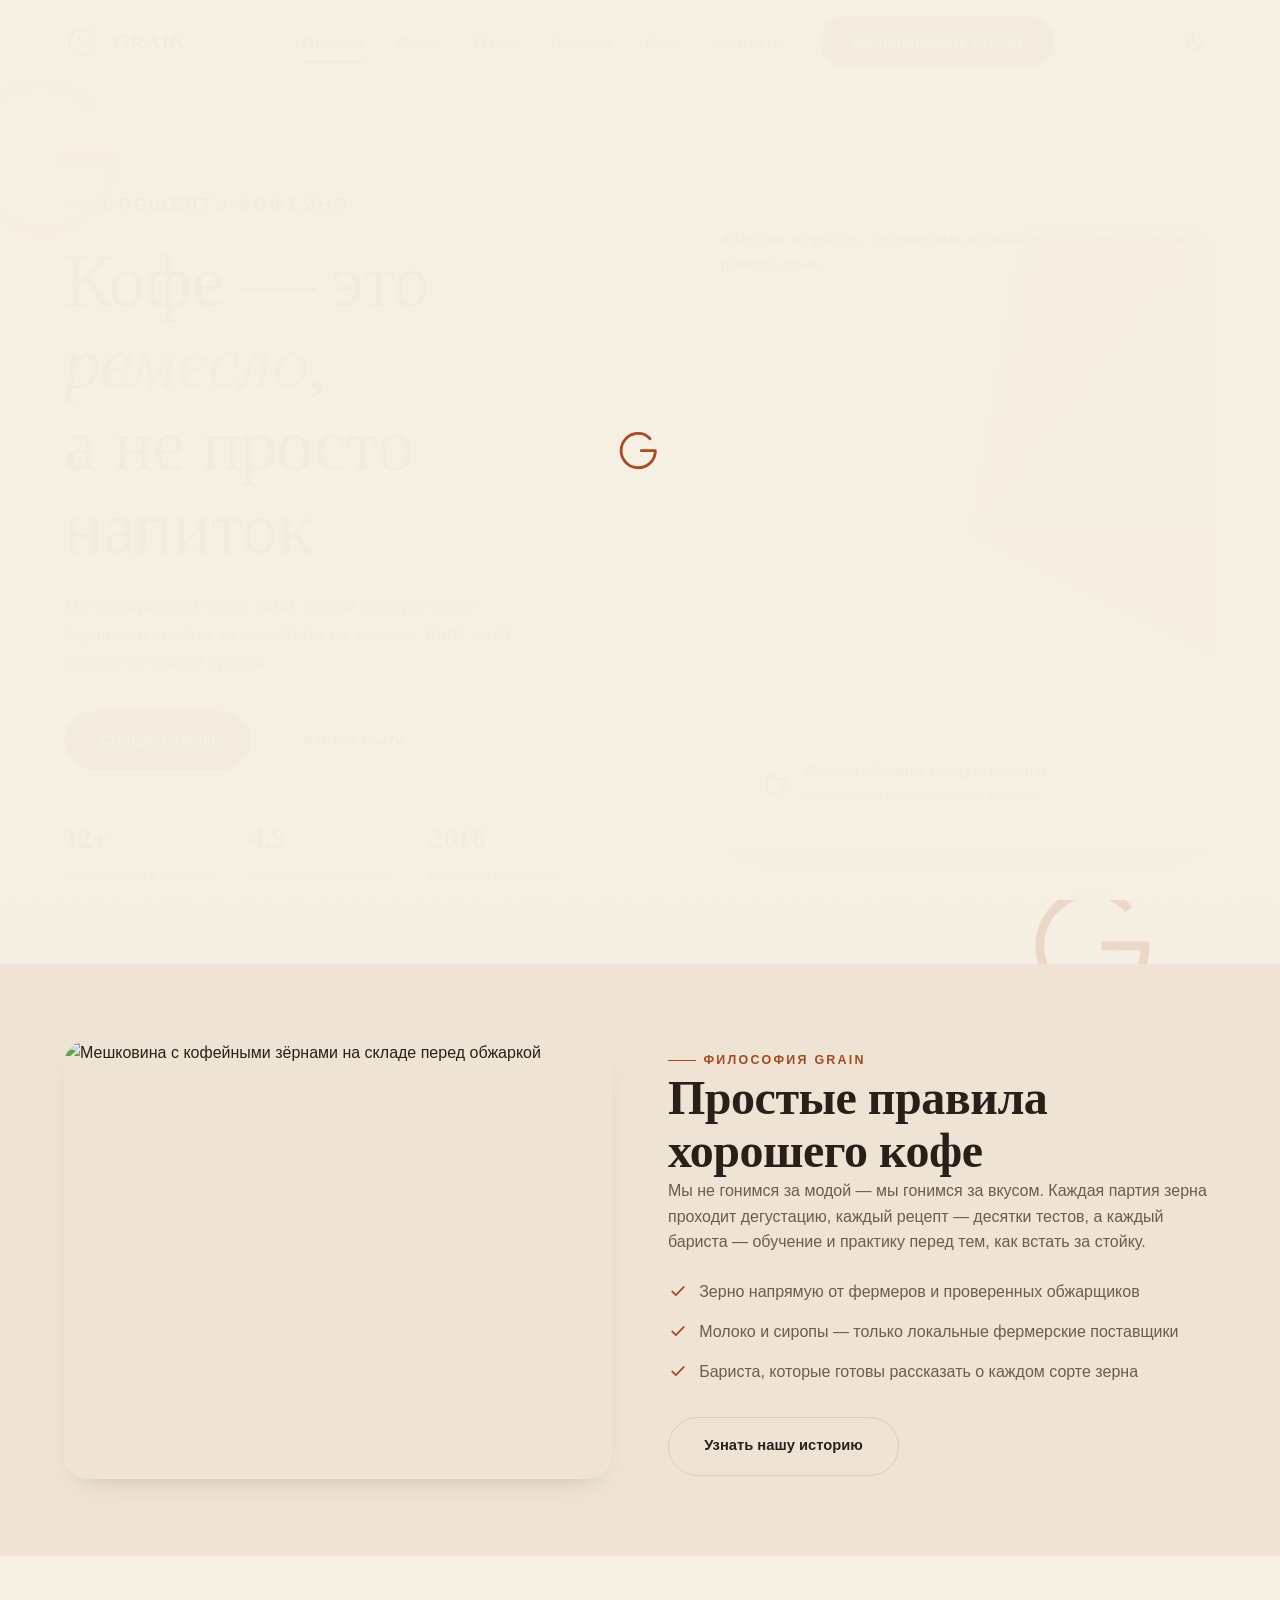
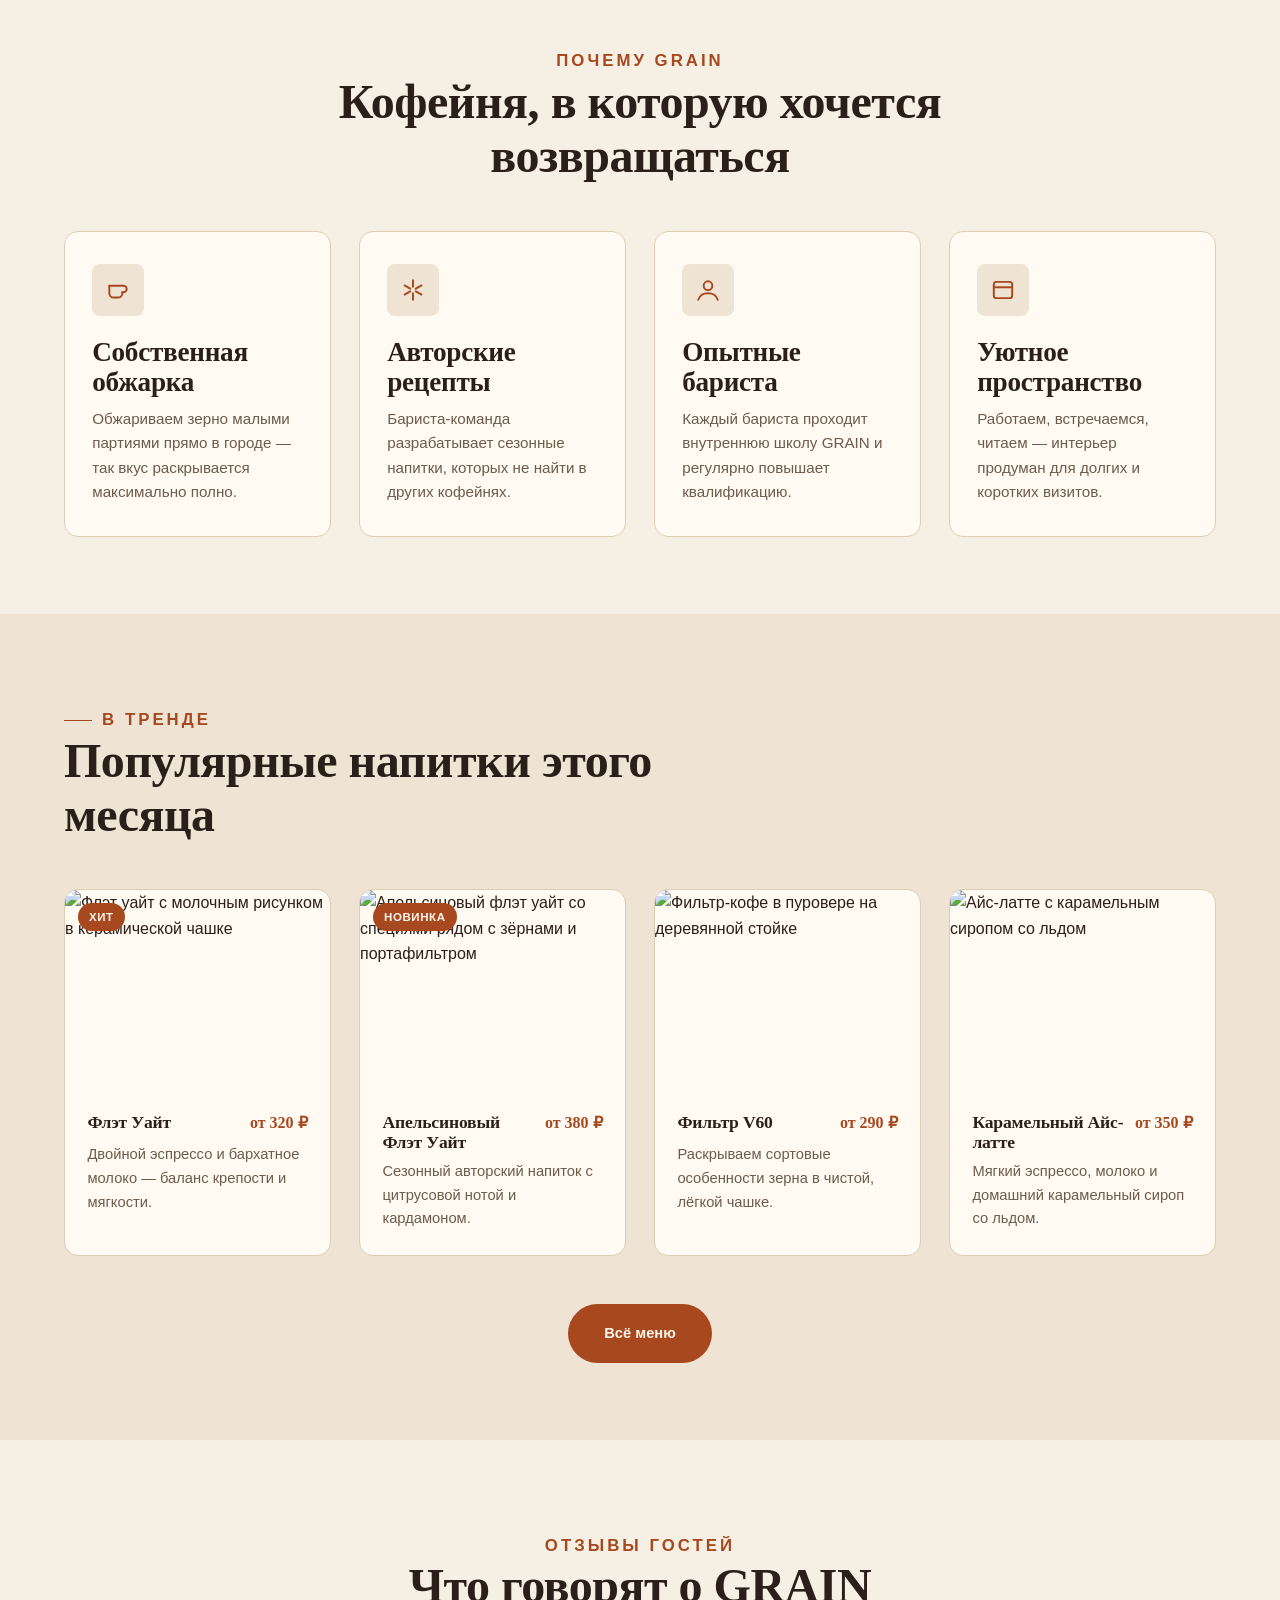
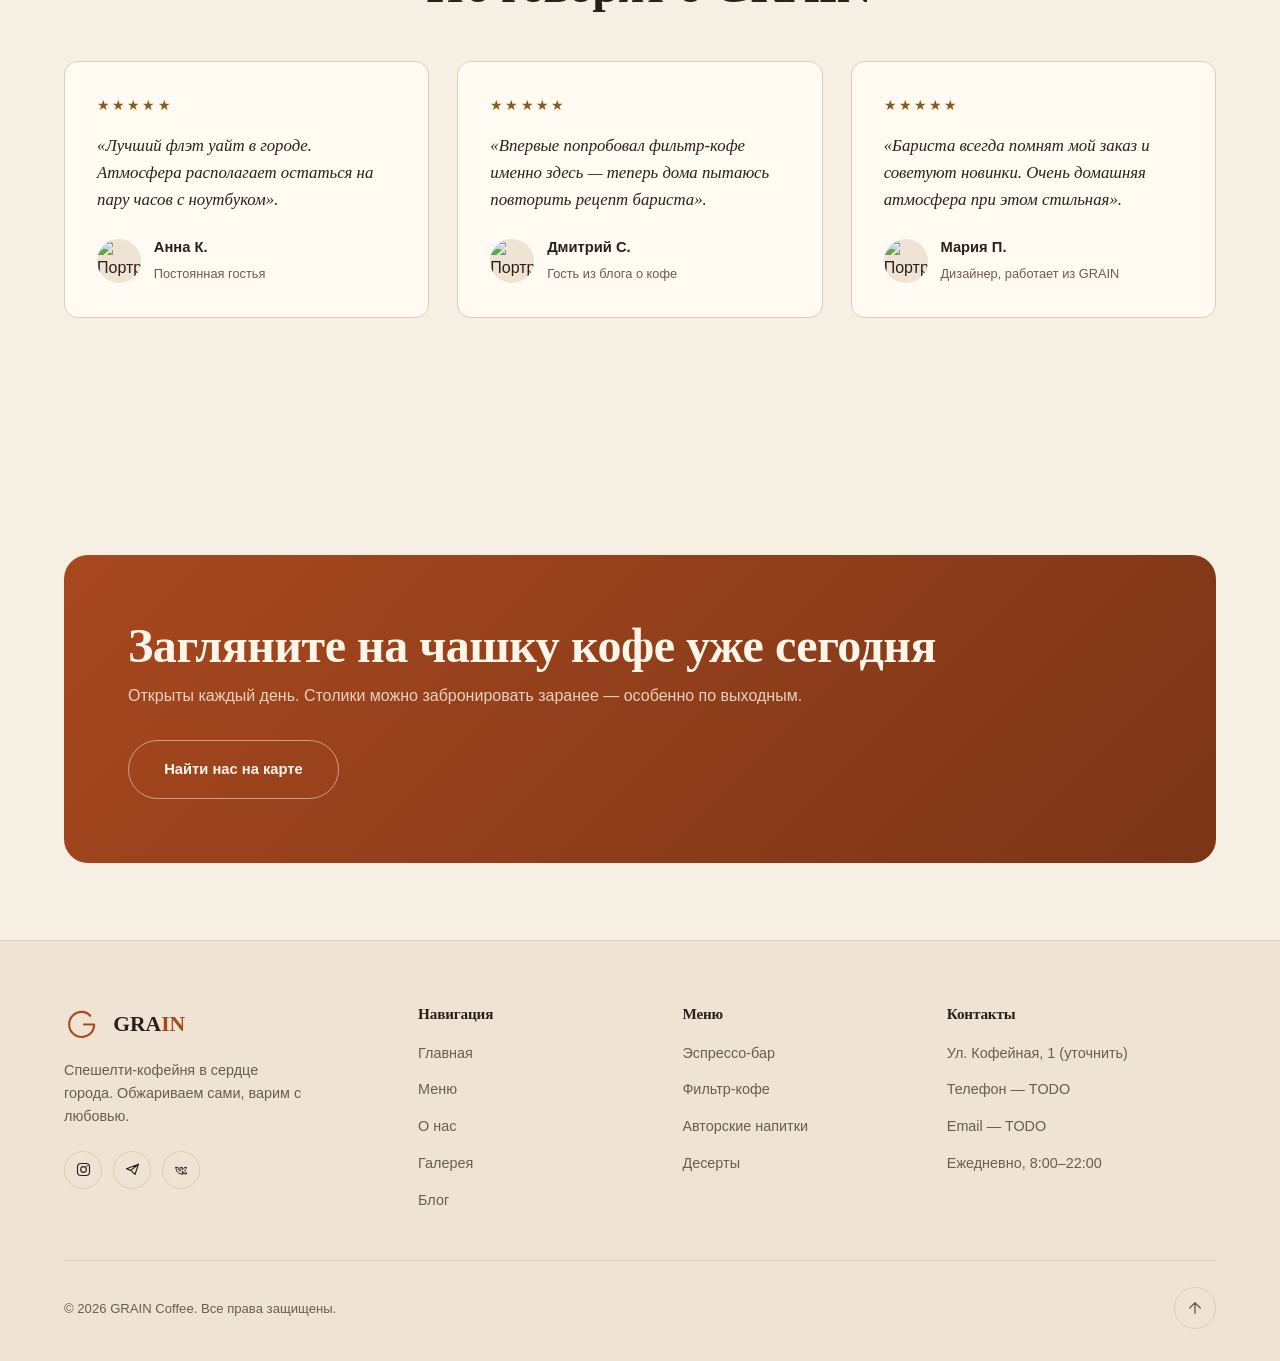
==== index.html @ adf989f5 "Initial commit: GRAIN — сайт спешелти-кофейни Многостраничный сайт на чистом HTML/CSS/JS: главная, м" ====
<!DOCTYPE html>
<html lang="ru">
<head>
  <meta charset="UTF-8">
  <meta name="viewport" content="width=device-width, initial-scale=1.0">
  <!-- CSP и Referrer-Policy — максимум, что можно задать на уровне статичного HTML.
       X-Frame-Options, X-Content-Type-Options, Strict-Transport-Security и т.д.
       задаются только HTTP-заголовками сервера — см. .htaccess / netlify.toml /
       vercel.json и раздел README → «Безопасность». -->
  <meta http-equiv="Content-Security-Policy" content="default-src 'self'; script-src 'self' https://cdnjs.cloudflare.com; style-src 'self' https://fonts.googleapis.com https://cdnjs.cloudflare.com; font-src https://fonts.gstatic.com; img-src 'self' https://images.unsplash.com data:; connect-src 'self'; base-uri 'self'; form-action 'self'; object-src 'none'; upgrade-insecure-requests">
  <meta name="referrer" content="strict-origin-when-cross-origin">
  <title>GRAIN — спешелти-кофейня в центре города</title>
  <meta name="description" content="GRAIN — современная спешелти-кофейня: авторские напитки, собственная обжарка, тёплая атмосфера. Приходите за кофе, оставайтесь за настроением.">
  <meta name="keywords" content="кофейня, спешелти кофе, кофе на вынос, авторские напитки, обжарка кофе, GRAIN">
  <meta name="author" content="GRAIN Coffee">
  <link rel="canonical" href="https://grain-coffee.example/index.html">

  <!-- Open Graph -->
  <meta property="og:type" content="website">
  <meta property="og:title" content="GRAIN — спешелти-кофейня в центре города">
  <meta property="og:description" content="Авторские напитки, собственная обжарка и тёплая атмосфера. Знакомство с кофе начинается здесь.">
  <meta property="og:image" content="https://grain-coffee.example/assets/og-image.svg">
  <meta property="og:url" content="https://grain-coffee.example/index.html">
  <meta property="og:locale" content="ru_RU">

  <!-- Twitter Card -->
  <meta name="twitter:card" content="summary_large_image">
  <meta name="twitter:title" content="GRAIN — спешелти-кофейня в центре города">
  <meta name="twitter:description" content="Авторские напитки, собственная обжарка и тёплая атмосфера.">
  <meta name="twitter:image" content="https://grain-coffee.example/assets/og-image.svg">

  <link rel="icon" type="image/svg+xml" href="assets/favicon.svg">
  <link rel="stylesheet" href="css/styles.css?v=5">
  <!-- AOS (Animate On Scroll) — библиотека скролл-анимаций, см. https://michalsnik.github.io/aos/ -->
  <link rel="stylesheet" href="https://cdnjs.cloudflare.com/ajax/libs/aos/2.3.4/aos.css" integrity="sha512-1cK78a1o+ht2JcaW6g8OXYwqpev9+6GqOkz9xmBN9iUUhIndKtxwILGWYOSibOKjLsEdjyjZvYDq/cZwNeak0w==" crossorigin="anonymous" referrerpolicy="no-referrer">
  <!-- Swiper — свайпаемая на мобильном карусель отзывов, см. js/script.js → initTestimonialsCarousel() -->
  <link rel="stylesheet" href="https://cdnjs.cloudflare.com/ajax/libs/Swiper/14.0.5/swiper-bundle.min.css" integrity="sha512-C6ZHXmi2D+9ZueKzMSAnsTABIN2oEGV8E3537XzwuQAgkGkxJaZhUpCsGd6CqUmbsu143O88afgzTrghg5nr9g==" crossorigin="anonymous" referrerpolicy="no-referrer">
  <link rel="preconnect" href="https://fonts.googleapis.com">
</head>
<body>

  <!-- Индикатор загрузки страницы -->
  <div class="page-loader" aria-hidden="true">
    <svg viewBox="0 0 44 44" fill="none" xmlns="http://www.w3.org/2000/svg">
      <path d="M30.5 12.5C28 9.6 24.3 8 20.5 8C12.5 8 6 14.5 6 22.5C6 30.5 12.5 37 20.5 37C28 37 34.2 31.4 34.9 24.2C35 23.1 34.9 22.5 34.9 22.5H23" stroke="currentColor" stroke-width="2.4" stroke-linecap="round" stroke-linejoin="round"/>
    </svg>
  </div>

  <a class="skip-link" href="#main">Перейти к содержимому</a>

  <!-- ============ ХЕДЕР (повторяется на всех страницах) ============ -->
  <header class="site-header">
    <div class="container">
      <a href="index.html" class="brand" aria-label="GRAIN — на главную">
        <svg viewBox="0 0 44 44" fill="none" xmlns="http://www.w3.org/2000/svg" aria-hidden="true">
          <path d="M30.5 12.5C28 9.6 24.3 8 20.5 8C12.5 8 6 14.5 6 22.5C6 30.5 12.5 37 20.5 37C28 37 34.2 31.4 34.9 24.2C35 23.1 34.9 22.5 34.9 22.5H23" stroke="currentColor" stroke-width="2.4" stroke-linecap="round" stroke-linejoin="round"/>
          <path d="M20.5 8C16 13 16 32 20.5 37" stroke="currentColor" stroke-width="1.6" stroke-linecap="round" opacity="0.6"/>
          <path d="M31 4C31 6 33 6 33 8C33 10 31 10 31 12" stroke="currentColor" stroke-width="1.6" stroke-linecap="round" opacity="0.85"/>
        </svg>
        <span>GRA<em>IN</em></span>
      </a>

      <nav class="main-nav" id="main-nav" aria-label="Основная навигация">
        <a href="index.html" aria-current="page">Главная</a>
        <a href="menu.html">Меню</a>
        <a href="about.html">О нас</a>
        <a href="gallery.html">Галерея</a>
        <a href="blog.html">Блог</a>
        <a href="contacts.html">Контакты</a>
        <a href="contacts.html" class="btn btn-primary btn-sm">Забронировать столик</a>

        <div class="main-nav-foot">
          <span class="main-nav-hours">
            <svg viewBox="0 0 24 24" fill="none" aria-hidden="true"><circle cx="12" cy="12" r="8.5" stroke="currentColor" stroke-width="1.6"/><path d="M12 7.5V12l3 2" stroke="currentColor" stroke-width="1.6" stroke-linecap="round" stroke-linejoin="round"/></svg>
            Пн–Пт 8:00–22:00 · Сб–Вс 9:00–23:00
          </span>
          <div class="footer-social">
            <a href="https://instagram.com/" target="_blank" rel="noopener noreferrer" aria-label="Instagram (открывается в новой вкладке)"><svg viewBox="0 0 24 24" fill="none" aria-hidden="true"><rect x="3.5" y="3.5" width="17" height="17" rx="5" stroke="currentColor" stroke-width="1.6"/><circle cx="12" cy="12" r="4" stroke="currentColor" stroke-width="1.6"/><circle cx="17" cy="7" r="1" fill="currentColor"/></svg></a>
            <a href="https://t.me/" target="_blank" rel="noopener noreferrer" aria-label="Telegram (открывается в новой вкладке)"><svg viewBox="0 0 24 24" fill="none" aria-hidden="true"><path d="M20.5 4.5L3.5 11l6 2.2m11-8.7L15.5 19l-6-5.8m11-8.7l-11 8.7" stroke="currentColor" stroke-width="1.6" stroke-linecap="round" stroke-linejoin="round"/></svg></a>
            <a href="https://vk.com/" target="_blank" rel="noopener noreferrer" aria-label="VK (открывается в новой вкладке)"><svg viewBox="0 0 24 24" fill="none" aria-hidden="true"><path d="M4 9c.3 6 3.5 9.5 9 9.5M4 9h3c.4 3 2 5 3 5.5V9h3v3.5c1-.3 2.6-1.7 3.2-3.5h3c-.5 2.2-2 3.9-3 4.6.9.5 2.7 2 3.3 4.4h-3.2c-.4-1.6-1.7-2.9-3.3-3.4v3.4H16" stroke="currentColor" stroke-width="1.4" stroke-linecap="round" stroke-linejoin="round"/></svg></a>
          </div>
        </div>
      </nav>

      <div class="header-actions">
        <button class="theme-toggle" aria-label="Переключить тему">
          <svg class="icon-moon" viewBox="0 0 24 24" fill="none" aria-hidden="true"><path d="M21 12.8A9 9 0 1 1 11.2 3 7 7 0 0 0 21 12.8Z" stroke="currentColor" stroke-width="1.8" stroke-linecap="round" stroke-linejoin="round"/></svg>
          <svg class="icon-sun" viewBox="0 0 24 24" fill="none" aria-hidden="true"><circle cx="12" cy="12" r="4.2" stroke="currentColor" stroke-width="1.8"/><path d="M12 2.5v2.4M12 19.1v2.4M4.6 4.6l1.7 1.7M17.7 17.7l1.7 1.7M2.5 12h2.4M19.1 12h2.4M4.6 19.4l1.7-1.7M17.7 6.3l1.7-1.7" stroke="currentColor" stroke-width="1.8" stroke-linecap="round"/></svg>
        </button>
        <button class="burger" aria-label="Открыть меню" aria-expanded="false" aria-controls="main-nav">
          <span></span><span></span><span></span>
        </button>
      </div>
    </div>
  </header>

  <main id="main">

    <!-- ============ HERO ============ -->
    <section class="hero grain-texture">
      <svg class="hero-deco deco-1" viewBox="0 0 44 44" fill="none" aria-hidden="true"><path d="M30.5 12.5C28 9.6 24.3 8 20.5 8C12.5 8 6 14.5 6 22.5C6 30.5 12.5 37 20.5 37C28 37 34.2 31.4 34.9 24.2C35 23.1 34.9 22.5 34.9 22.5H23" stroke="currentColor" stroke-width="2.4"/></svg>
      <svg class="hero-deco deco-2" viewBox="0 0 44 44" fill="none" aria-hidden="true"><path d="M30.5 12.5C28 9.6 24.3 8 20.5 8C12.5 8 6 14.5 6 22.5C6 30.5 12.5 37 20.5 37C28 37 34.2 31.4 34.9 24.2C35 23.1 34.9 22.5 34.9 22.5H23" stroke="currentColor" stroke-width="2.4"/></svg>

      <div class="container">
        <div class="hero-copy" data-aos="fade-up" data-aos-duration="700">
          <p class="eyebrow">Спешелти-кофейня</p>
          <h1>Кофе — это <em>ремесло</em>,<br>а не просто напиток</h1>
          <p>Мы обжариваем зерно сами, варим каждую чашку вручную и следим за качеством на каждом этапе — от фермы до вашей кружки.</p>
          <div class="hero-actions">
            <a href="menu.html" class="btn btn-primary">Смотреть меню</a>
            <a href="contacts.html" class="btn btn-ghost">Как нас найти</a>
          </div>
          <div class="hero-stats">
            <div>
              <strong>12+</strong>
              <span>сортов зерна в обжарке</span>
            </div>
            <div>
              <strong>4.9</strong>
              <span>средняя оценка гостей</span>
            </div>
            <div>
              <strong>2018</strong>
              <span>работаем с любовью</span>
            </div>
          </div>
        </div>

        <div class="hero-visual" data-aos="fade-up" data-aos-duration="700">
          <!-- ЗАМЕНИТЬ: фото интерьера/бариста кофейни GRAIN -->
          <img class="cover-img" src="https://images.unsplash.com/photo-1610632380989-680fe40816c6?w=800&h=1000&fit=crop&q=80&auto=format" alt="Чашка эспрессо с падающими кофейными зёрнами и паром на тёмном фоне" width="800" height="1000">
          <div class="hero-badge">
            <svg viewBox="0 0 24 24" fill="none" aria-hidden="true"><path d="M4 8h13a3 3 0 0 1 0 6h-1" stroke="currentColor" stroke-width="1.8" stroke-linecap="round"/><path d="M4 8v7a4 4 0 0 0 4 4h4a4 4 0 0 0 4-4v-1" stroke="currentColor" stroke-width="1.8" stroke-linecap="round"/><path d="M7 3.5c0 1-1 1-1 2s1 1 1 2M11 3.5c0 1-1 1-1 2s1 1 1 2" stroke="currentColor" stroke-width="1.6" stroke-linecap="round"/></svg>
            <div>
              <strong>Свежая обжарка каждую неделю</strong>
              <span>Собственная ростерия GRAIN Roastery</span>
            </div>
          </div>
        </div>
      </div>
    </section>

    <!-- ============ О НАС КРАТКО ============ -->
    <section class="alt-bg">
      <div class="container">
        <div class="grid about-split">
          <div class="media" data-aos="fade-up" data-aos-duration="700">
            <!-- ЗАМЕНИТЬ: фото зернового склада/обжарки -->
            <img class="cover-img" src="https://images.unsplash.com/photo-1524350876685-274059332603?w=700&h=560&fit=crop&q=80&auto=format" alt="Мешковина с кофейными зёрнами на складе перед обжаркой" loading="lazy" width="700" height="560">
          </div>
          <div data-aos="fade-up" data-aos-duration="700">
            <p class="eyebrow">Философия GRAIN</p>
            <h2>Простые правила хорошего кофе</h2>
            <p>Мы не гонимся за модой — мы гонимся за вкусом. Каждая партия зерна проходит дегустацию, каждый рецепт — десятки тестов, а каждый бариста — обучение и практику перед тем, как встать за стойку.</p>
            <ul>
              <li>
                <svg viewBox="0 0 24 24" fill="none" aria-hidden="true"><path d="M5 12.5l4.5 4.5L19 7" stroke="currentColor" stroke-width="2" stroke-linecap="round" stroke-linejoin="round"/></svg>
                <span>Зерно напрямую от фермеров и проверенных обжарщиков</span>
              </li>
              <li>
                <svg viewBox="0 0 24 24" fill="none" aria-hidden="true"><path d="M5 12.5l4.5 4.5L19 7" stroke="currentColor" stroke-width="2" stroke-linecap="round" stroke-linejoin="round"/></svg>
                <span>Молоко и сиропы — только локальные фермерские поставщики</span>
              </li>
              <li>
                <svg viewBox="0 0 24 24" fill="none" aria-hidden="true"><path d="M5 12.5l4.5 4.5L19 7" stroke="currentColor" stroke-width="2" stroke-linecap="round" stroke-linejoin="round"/></svg>
                <span>Бариста, которые готовы рассказать о каждом сорте зерна</span>
              </li>
            </ul>
            <a href="about.html" class="btn btn-ghost u-mt-3">Узнать нашу историю</a>
          </div>
        </div>
      </div>
    </section>

    <!-- ============ ПРЕИМУЩЕСТВА ============ -->
    <section>
      <div class="container">
        <div class="section-head center" data-aos="fade-up" data-aos-duration="700">
          <p class="eyebrow">Почему GRAIN</p>
          <h2>Кофейня, в которую хочется возвращаться</h2>
        </div>
        <div class="grid features-grid">
          <div class="feature-card" data-aos="fade-up" data-aos-duration="700">
            <div class="icon-wrap">
              <svg viewBox="0 0 24 24" fill="none" aria-hidden="true"><path d="M4 8h13a3 3 0 0 1 0 6h-1" stroke="currentColor" stroke-width="1.8" stroke-linecap="round"/><path d="M4 8v7a4 4 0 0 0 4 4h4a4 4 0 0 0 4-4v-1" stroke="currentColor" stroke-width="1.8" stroke-linecap="round"/></svg>
            </div>
            <h3>Собственная обжарка</h3>
            <p>Обжариваем зерно малыми партиями прямо в городе — так вкус раскрывается максимально полно.</p>
          </div>
          <div class="feature-card" data-aos="fade-up" data-aos-duration="700">
            <div class="icon-wrap">
              <svg viewBox="0 0 24 24" fill="none" aria-hidden="true"><path d="M12 3v6M12 21v-6M4.2 7.8l5.2 3M14.6 13.2l5.2 3M4.2 16.2l5.2-3M14.6 10.8l5.2-3" stroke="currentColor" stroke-width="1.8" stroke-linecap="round"/></svg>
            </div>
            <h3>Авторские рецепты</h3>
            <p>Бариста-команда разрабатывает сезонные напитки, которых не найти в других кофейнях.</p>
          </div>
          <div class="feature-card" data-aos="fade-up" data-aos-duration="700">
            <div class="icon-wrap">
              <svg viewBox="0 0 24 24" fill="none" aria-hidden="true"><path d="M3 21c1.5-4 3.5-6 9-6s7.5 2 9 6" stroke="currentColor" stroke-width="1.8" stroke-linecap="round"/><circle cx="12" cy="8" r="4" stroke="currentColor" stroke-width="1.8"/></svg>
            </div>
            <h3>Опытные бариста</h3>
            <p>Каждый бариста проходит внутреннюю школу GRAIN и регулярно повышает квалификацию.</p>
          </div>
          <div class="feature-card" data-aos="fade-up" data-aos-duration="700">
            <div class="icon-wrap">
              <svg viewBox="0 0 24 24" fill="none" aria-hidden="true"><rect x="3.5" y="4.5" width="17" height="15" rx="2.5" stroke="currentColor" stroke-width="1.8"/><path d="M3.5 9.5h17" stroke="currentColor" stroke-width="1.8"/></svg>
            </div>
            <h3>Уютное пространство</h3>
            <p>Работаем, встречаемся, читаем — интерьер продуман для долгих и коротких визитов.</p>
          </div>
        </div>
      </div>
    </section>

    <!-- ============ ПОПУЛЯРНЫЕ НАПИТКИ ============ -->
    <section class="alt-bg">
      <div class="container">
        <div class="section-head" data-aos="fade-up" data-aos-duration="700">
          <p class="eyebrow">В тренде</p>
          <h2>Популярные напитки этого месяца</h2>
        </div>
        <div class="grid menu-preview-grid">
          <article class="drink-card" data-aos="fade-up" data-aos-duration="700">
            <div class="thumb">
              <span class="badge">Хит</span>
              <img class="cover-img" src="https://images.unsplash.com/photo-1541167760496-1628856ab772?w=500&h=400&fit=crop&q=80&auto=format" alt="Флэт уайт с молочным рисунком в керамической чашке" loading="lazy" width="500" height="400">
            </div>
            <div class="body">
              <div class="row"><h3>Флэт Уайт</h3><span class="price">от 320 ₽</span></div>
              <p>Двойной эспрессо и бархатное молоко — баланс крепости и мягкости.</p>
            </div>
          </article>
          <article class="drink-card" data-aos="fade-up" data-aos-duration="700">
            <div class="thumb">
              <span class="badge">Новинка</span>
              <img class="cover-img" src="https://images.unsplash.com/photo-1497935586351-b67a49e012bf?w=500&h=400&fit=crop&q=80&auto=format" alt="Апельсиновый флэт уайт со специями рядом с зёрнами и портафильтром" loading="lazy" width="500" height="400">
            </div>
            <div class="body">
              <div class="row"><h3>Апельсиновый Флэт Уайт</h3><span class="price">от 380 ₽</span></div>
              <p>Сезонный авторский напиток с цитрусовой нотой и кардамоном.</p>
            </div>
          </article>
          <article class="drink-card" data-aos="fade-up" data-aos-duration="700">
            <div class="thumb">
              <img class="cover-img" src="https://images.unsplash.com/photo-1442512595331-e89e73853f31?w=500&h=400&fit=crop&q=80&auto=format" alt="Фильтр-кофе в пуровере на деревянной стойке" loading="lazy" width="500" height="400">
            </div>
            <div class="body">
              <div class="row"><h3>Фильтр V60</h3><span class="price">от 290 ₽</span></div>
              <p>Раскрываем сортовые особенности зерна в чистой, лёгкой чашке.</p>
            </div>
          </article>
          <article class="drink-card" data-aos="fade-up" data-aos-duration="700">
            <div class="thumb">
              <img class="cover-img" src="https://images.unsplash.com/photo-1517701550927-30cf4ba1dba5?w=500&h=400&fit=crop&q=80&auto=format" alt="Айс-латте с карамельным сиропом со льдом" loading="lazy" width="500" height="400">
            </div>
            <div class="body">
              <div class="row"><h3>Карамельный Айс-латте</h3><span class="price">от 350 ₽</span></div>
              <p>Мягкий эспрессо, молоко и домашний карамельный сироп со льдом.</p>
            </div>
          </article>
        </div>
        <div class="u-text-center u-mt-4">
          <a href="menu.html" class="btn btn-primary">Всё меню</a>
        </div>
      </div>
    </section>

    <!-- ============ ОТЗЫВЫ ============ -->
    <section>
      <div class="container">
        <div class="section-head center" data-aos="fade-up" data-aos-duration="700">
          <p class="eyebrow">Отзывы гостей</p>
          <h2>Что говорят о GRAIN</h2>
        </div>
        <!-- Карусель на Swiper: свайп на мобильном, 2-3 карточки на планшете/десктопе.
             Пока JS не подключился, .swiper-wrapper выглядит как обычная grid-сетка (styles.css). -->
        <div class="testimonials-track swiper" data-aos="fade-up" data-aos-duration="700">
          <div class="swiper-wrapper">
            <div class="swiper-slide">
              <div class="testimonial-card">
                <div class="stars" aria-label="Оценка 5 из 5">★★★★★</div>
                <p>«Лучший флэт уайт в городе. Атмосфера располагает остаться на пару часов с ноутбуком».</p>
                <div class="testimonial-author">
                  <div class="avatar-photo"><img src="https://images.unsplash.com/photo-1508214751196-bcfd4ca60f91?w=88&h=88&fit=crop&q=80&auto=format" alt="Портрет гостьи кофейни Анны" loading="lazy" width="44" height="44"></div>
                  <div><strong>Анна К.</strong><span>Постоянная гостья</span></div>
                </div>
              </div>
            </div>
            <div class="swiper-slide">
              <div class="testimonial-card">
                <div class="stars" aria-label="Оценка 5 из 5">★★★★★</div>
                <p>«Впервые попробовал фильтр-кофе именно здесь — теперь дома пытаюсь повторить рецепт бариста».</p>
                <div class="testimonial-author">
                  <div class="avatar-photo"><img src="https://images.unsplash.com/photo-1522075469751-3a6694fb2f61?w=88&h=88&fit=crop&q=80&auto=format" alt="Портрет гостя кофейни Дмитрия" loading="lazy" width="44" height="44"></div>
                  <div><strong>Дмитрий С.</strong><span>Гость из блога о кофе</span></div>
                </div>
              </div>
            </div>
            <div class="swiper-slide">
              <div class="testimonial-card">
                <div class="stars" aria-label="Оценка 5 из 5">★★★★★</div>
                <p>«Бариста всегда помнят мой заказ и советуют новинки. Очень домашняя атмосфера при этом стильная».</p>
                <div class="testimonial-author">
                  <div class="avatar-photo"><img src="https://images.unsplash.com/photo-1580489944761-15a19d654956?w=88&h=88&fit=crop&q=80&auto=format" alt="Портрет гостьи кофейни Марии" loading="lazy" width="44" height="44"></div>
                  <div><strong>Мария П.</strong><span>Дизайнер, работает из GRAIN</span></div>
                </div>
              </div>
            </div>
          </div>
          <div class="testimonial-pagination"></div>
        </div>
      </div>
    </section>

    <!-- ============ CTA ============ -->
    <section>
      <div class="container">
        <div class="cta-banner" data-aos="fade-up" data-aos-duration="700">
          <div>
            <h2>Загляните на чашку кофе уже сегодня</h2>
            <p>Открыты каждый день. Столики можно забронировать заранее — особенно по выходным.</p>
          </div>
          <a href="contacts.html" class="btn btn-ghost">Найти нас на карте</a>
        </div>
      </div>
    </section>

  </main>

  <!-- ============ ФУТЕР (повторяется на всех страницах) ============ -->
  <footer class="site-footer">
    <div class="container">
      <div class="grid footer-grid">
        <div class="footer-brand">
          <a href="index.html" class="brand">
            <svg viewBox="0 0 44 44" fill="none" aria-hidden="true"><path d="M30.5 12.5C28 9.6 24.3 8 20.5 8C12.5 8 6 14.5 6 22.5C6 30.5 12.5 37 20.5 37C28 37 34.2 31.4 34.9 24.2C35 23.1 34.9 22.5 34.9 22.5H23" stroke="currentColor" stroke-width="2.4" stroke-linecap="round" stroke-linejoin="round"/></svg>
            <span>GRA<em>IN</em></span>
          </a>
          <p>Спешелти-кофейня в сердце города. Обжариваем сами, варим с любовью.</p>
          <!-- TODO: замените на реальные ссылки соцсетей кофейни -->
          <div class="footer-social">
            <a href="https://instagram.com/" target="_blank" rel="noopener noreferrer" aria-label="Instagram (открывается в новой вкладке)"><svg viewBox="0 0 24 24" fill="none" aria-hidden="true"><rect x="3.5" y="3.5" width="17" height="17" rx="5" stroke="currentColor" stroke-width="1.6"/><circle cx="12" cy="12" r="4" stroke="currentColor" stroke-width="1.6"/><circle cx="17" cy="7" r="1" fill="currentColor"/></svg></a>
            <a href="https://t.me/" target="_blank" rel="noopener noreferrer" aria-label="Telegram (открывается в новой вкладке)"><svg viewBox="0 0 24 24" fill="none" aria-hidden="true"><path d="M20.5 4.5L3.5 11l6 2.2m11-8.7L15.5 19l-6-5.8m11-8.7l-11 8.7" stroke="currentColor" stroke-width="1.6" stroke-linecap="round" stroke-linejoin="round"/></svg></a>
            <a href="https://vk.com/" target="_blank" rel="noopener noreferrer" aria-label="VK (открывается в новой вкладке)"><svg viewBox="0 0 24 24" fill="none" aria-hidden="true"><path d="M4 9c.3 6 3.5 9.5 9 9.5M4 9h3c.4 3 2 5 3 5.5V9h3v3.5c1-.3 2.6-1.7 3.2-3.5h3c-.5 2.2-2 3.9-3 4.6.9.5 2.7 2 3.3 4.4h-3.2c-.4-1.6-1.7-2.9-3.3-3.4v3.4H16" stroke="currentColor" stroke-width="1.4" stroke-linecap="round" stroke-linejoin="round"/></svg></a>
          </div>
        </div>
        <div class="footer-col">
          <h4>Навигация</h4>
          <ul>
            <li><a href="index.html">Главная</a></li>
            <li><a href="menu.html">Меню</a></li>
            <li><a href="about.html">О нас</a></li>
            <li><a href="gallery.html">Галерея</a></li>
            <li><a href="blog.html">Блог</a></li>
          </ul>
        </div>
        <div class="footer-col">
          <h4>Меню</h4>
          <ul>
            <li><a href="menu.html#espresso">Эспрессо-бар</a></li>
            <li><a href="menu.html#filter">Фильтр-кофе</a></li>
            <li><a href="menu.html#signature">Авторские напитки</a></li>
            <li><a href="menu.html#desserts">Десерты</a></li>
          </ul>
        </div>
        <div class="footer-col">
          <h4>Контакты</h4>
          <ul>
            <li><span>Ул. Кофейная, 1 (уточнить)</span></li>
            <li><span>Телефон — TODO</span></li>
            <li><span>Email — TODO</span></li>
            <li><span>Ежедневно, 8:00–22:00</span></li>
          </ul>
        </div>
      </div>
      <div class="footer-bottom">
        <span>© <span id="current-year"></span> GRAIN Coffee. Все права защищены.</span>
        <button class="back-to-top" aria-label="Наверх">
          <svg viewBox="0 0 24 24" fill="none" aria-hidden="true"><path d="M12 19V5M5 12l7-7 7 7" stroke="currentColor" stroke-width="1.8" stroke-linecap="round" stroke-linejoin="round"/></svg>
        </button>
      </div>
    </div>
  </footer>

  <!-- Микроразметка Schema.org: CafeOrCoffeeShop. Замените placeholder-значения на реальные перед публикацией -->
  <script type="application/ld+json">
  {
    "@context": "https://schema.org",
    "@type": "CafeOrCoffeeShop",
    "name": "GRAIN",
    "image": "https://grain-coffee.example/assets/og-image.svg",
    "url": "https://grain-coffee.example/",
    "servesCuisine": "Coffee",
    "priceRange": "₽₽",
    "address": {
      "@type": "PostalAddress",
      "streetAddress": "Ул. Кофейная, 1 (уточнить)",
      "addressLocality": "Город (уточнить)",
      "addressCountry": "RU"
    },
    "telephone": "+7 (000) 000-00-00",
    "openingHoursSpecification": [
      {
        "@type": "OpeningHoursSpecification",
        "dayOfWeek": ["Monday","Tuesday","Wednesday","Thursday","Friday","Saturday","Sunday"],
        "opens": "08:00",
        "closes": "22:00"
      }
    ]
  }
  </script>

  <script src="https://cdnjs.cloudflare.com/ajax/libs/aos/2.3.4/aos.js" integrity="sha512-A7AYk1fGKX6S2SsHywmPkrnzTZHrgiVT7GcQkLGDe2ev0aWb8zejytzS8wjo7PGEXKqJOrjQ4oORtnimIRZBtw==" crossorigin="anonymous" referrerpolicy="no-referrer"></script>
  <script src="https://cdnjs.cloudflare.com/ajax/libs/Swiper/14.0.5/swiper-bundle.min.js" integrity="sha512-DMunOu/iiGaR/Jq+asCspQ+ip9ASQi+bUl2Ct0ByLOoIOGrl9hNG/+aBZGKZ38jjOP/YCckpogtuhq3L0GLb5g==" crossorigin="anonymous" referrerpolicy="no-referrer"></script>
  <script src="js/script.js?v=2"></script>
</body>
</html>
---- css/styles.css ----
/* =========================================================================
   GRAIN — стили сайта кофейни
   Структура файла:
   1. Fonts / Reset
   2. CSS-переменные (светлая/тёмная темы)
   3. Базовая типографика
   4. Утилиты и layout-контейнеры
   5. Хедер / навигация / бургер-меню
   6. Кнопки и общие интерактивные элементы
   7. Hero-секция
   8. Общие секции сайта (преимущества, о нас, CTA)
   9. Карточки меню и напитков
   10. Отзывы
   11. Галерея (masonry + lightbox)
   12. Блог и статья
   13. Контакты (форма, карта-заглушка, часы работы)
   14. Футер
   15. Анимации / reveal-on-scroll
   16. Адаптивность (media queries)
   ========================================================================= */

/* ---------- 1. Fonts / Reset ---------- */
@import url('https://fonts.googleapis.com/css2?family=Fraunces:ital,opsz,wght@0,9..144,400;0,9..144,500;0,9..144,600;0,9..144,700;1,9..144,500&family=Manrope:wght@400;500;600;700;800&display=swap');

*,
*::before,
*::after {
  box-sizing: border-box;
  margin: 0;
  padding: 0;
}

html {
  scroll-behavior: smooth;
  -webkit-text-size-adjust: 100%;
  scroll-padding-top: calc(var(--header-h) + 14px);
}

@media (prefers-reduced-motion: reduce) {
  html {
    scroll-behavior: auto;
  }
  *,
  *::before,
  *::after {
    animation-duration: 0.01ms !important;
    animation-iteration-count: 1 !important;
    transition-duration: 0.01ms !important;
    scroll-behavior: auto !important;
  }
}

img {
  max-width: 100%;
  display: block;
}

a {
  color: inherit;
  text-decoration: none;
}

ul,
ol {
  list-style: none;
}

button,
input,
textarea,
select {
  font: inherit;
  color: inherit;
  background: none;
  border: none;
}

button {
  cursor: pointer;
}

/* Единый, доступный focus-ring поверх браузерного дефолта — виден в обеих темах */
a:focus-visible,
button:focus-visible,
input:focus-visible,
textarea:focus-visible,
[tabindex]:focus-visible {
  outline: 2px solid var(--color-accent);
  outline-offset: 3px;
  border-radius: var(--radius-sm);
}

/* ---------- 2. CSS-переменные ---------- */
:root {
  --font-heading: 'Fraunces', Georgia, serif;
  --font-body: 'Manrope', -apple-system, BlinkMacSystemFont, 'Segoe UI', sans-serif;

  --radius-sm: 8px;
  --radius-md: 14px;
  --radius-lg: 24px;
  --radius-full: 999px;

  --container-width: 1200px;
  --container-pad: 1.5rem;
  --header-h: 84px;

  --transition-fast: 200ms ease;
  --transition-base: 350ms cubic-bezier(0.4, 0, 0.2, 1);

  color-scheme: light;
}

/* Светлая тема — тёплые кремовые оттенки, акцент терракотовый */
:root,
:root[data-theme='light'] {
  --color-bg: #f6efe4;
  --color-bg-alt: #efe4d3;
  --color-surface: #fffaf2;
  --color-surface-2: #f1e6d4;
  --color-border: #ddceb3;
  --color-text: #2a2019;
  --color-text-muted: #6c5c4c;
  --color-accent: #a8481f;
  --color-accent-2: #7a3517;
  --color-accent-contrast: #fff6ea;
  --color-gold: #8a5a1c;
  --shadow-soft: 0 20px 40px -24px rgba(42, 32, 25, 0.35);
  --shadow-card: 0 12px 28px -18px rgba(42, 32, 25, 0.28);
  --glow: 0 0 0 rgba(0, 0, 0, 0);
  --overlay-scrim: rgba(24, 17, 12, 0.55);
  --focus-ring: 0 0 0 3px color-mix(in srgb, var(--color-accent) 35%, transparent);
}

/* Тёмная тема — глубокий графит, акцент карамельно-медный со свечением */
:root[data-theme='dark'] {
  --color-bg: #15110d;
  --color-bg-alt: #1c1712;
  --color-surface: #201a15;
  --color-surface-2: #271f18;
  --color-border: #3a3025;
  --color-text: #f2e9db;
  --color-text-muted: #b7a892;
  --color-accent: #dd9c4f;
  --color-accent-2: #f0b972;
  --color-accent-contrast: #211407;
  --color-gold: #e0a94e;
  --shadow-soft: 0 24px 60px -20px rgba(0, 0, 0, 0.6);
  --shadow-card: 0 14px 32px -18px rgba(0, 0, 0, 0.55);
  --glow: 0 0 24px rgba(221, 156, 79, 0.28);
  --overlay-scrim: rgba(10, 7, 4, 0.65);
  color-scheme: dark;
}

body {
  background-color: var(--color-bg);
  color: var(--color-text);
  font-family: var(--font-body);
  line-height: 1.6;
  transition: background-color var(--transition-base), color var(--transition-base);
  overflow-x: hidden;
  -webkit-tap-highlight-color: transparent;
}

/* ---------- 3. Базовая типографика ---------- */
h1, h2, h3, h4 {
  font-family: var(--font-heading);
  font-weight: 600;
  line-height: 1.12;
  letter-spacing: -0.01em;
  color: var(--color-text);
}

h1 { font-size: clamp(2.4rem, 5vw + 1rem, 4.6rem); font-weight: 500; }
h2 { font-size: clamp(1.9rem, 3vw + 1rem, 3rem); }
h3 { font-size: clamp(1.3rem, 1.2vw + 1rem, 1.7rem); }
h4 { font-size: 1.15rem; }

p { color: var(--color-text-muted); }

.eyebrow {
  display: inline-flex;
  align-items: center;
  gap: 0.6em;
  font-family: var(--font-body);
  font-size: 0.78rem;
  font-weight: 700;
  letter-spacing: 0.18em;
  text-transform: uppercase;
  color: var(--color-accent);
}

.eyebrow::before {
  content: '';
  width: 28px;
  height: 1.5px;
  background: var(--color-accent);
  display: inline-block;
}

.section-head {
  max-width: 640px;
  margin-bottom: 3rem;
}

.section-head p {
  margin-top: 1rem;
  font-size: 1.05rem;
}

.section-head.center {
  margin-left: auto;
  margin-right: auto;
  text-align: center;
}

.section-head.center .eyebrow::before {
  display: none;
}

/* ---------- 4. Утилиты / layout ---------- */
.container {
  width: 100%;
  max-width: var(--container-width);
  margin: 0 auto;
  padding: 0 var(--container-pad);
}

section {
  padding: clamp(4rem, 6vw, 7rem) 0;
}

.text-accent { color: var(--color-accent); }

.grid {
  display: grid;
  gap: 1.75rem;
}

.visually-hidden {
  position: absolute;
  width: 1px;
  height: 1px;
  overflow: hidden;
  clip: rect(0 0 0 0);
  white-space: nowrap;
}

.skip-link {
  position: absolute;
  top: -60px;
  left: 1rem;
  background: var(--color-accent);
  color: var(--color-accent-contrast);
  padding: 0.75rem 1.25rem;
  border-radius: var(--radius-sm);
  z-index: 1000;
  transition: top var(--transition-fast);
}

.skip-link:focus {
  top: 1rem;
}

/* Утилиты отступов/выравнивания — используются вместо инлайновых style="" */
.u-text-center { text-align: center; }
.u-mt-1 { margin-top: 1rem; }
.u-mt-2 { margin-top: 1.5rem; }
.u-mt-3 { margin-top: 2rem; }
.u-mt-4 { margin-top: 3rem; }
.u-mb-2 { margin-bottom: 1.5rem; }

/* ---------- 4.5 Фото ----------
   Реальные фотографии (тематически подобранные снимки кофеен/напитков)
   вместо иллюстраций-плейсхолдеров. Общее у всех: object-fit: cover внутри
   контейнера фиксированных пропорций (aspect-ratio задаётся на самом
   контейнере — .thumb/.media/.hero-visual и т.д.), лёгкий zoom при hover
   и общий border-radius/тень контейнера. */
.cover-img {
  display: block;
  width: 100%;
  height: 100%;
  object-fit: cover;
  transition: transform 500ms ease;
}

/* Круглые фотопортреты команды/отзывов */
.avatar-photo {
  border-radius: var(--radius-full);
  overflow: hidden;
  flex-shrink: 0;
  background: var(--color-bg-alt);
}

.avatar-photo img {
  width: 100%;
  height: 100%;
  object-fit: cover;
  display: block;
}

/* Едва заметная зерновая текстура для крупных секций (hero, cta) */
.grain-texture {
  position: relative;
  isolation: isolate;
}

.grain-texture::before {
  content: '';
  position: absolute;
  inset: 0;
  z-index: -2;
  opacity: 0.5;
  pointer-events: none;
  background-image: url("data:image/svg+xml,%3Csvg xmlns='http://www.w3.org/2000/svg' width='180' height='180'%3E%3Cfilter id='n'%3E%3CfeTurbulence type='fractalNoise' baseFrequency='0.85' numOctaves='2' stitchTiles='stitch'/%3E%3CfeColorMatrix type='saturate' values='0'/%3E%3C/filter%3E%3Crect width='100%25' height='100%25' filter='url(%23n)' opacity='0.05'/%3E%3C/svg%3E");
  mix-blend-mode: overlay;
}

/* ---------- 5. Хедер / навигация ---------- */
.site-header {
  position: sticky;
  top: 0;
  z-index: 500;
  background: color-mix(in srgb, var(--color-bg) 88%, transparent);
  border-bottom: 1px solid var(--color-border);
  transition: background-color var(--transition-base), border-color var(--transition-base);
}

/* backdrop-filter — только на широких экранах. На мобильных внутри .site-header
   лежит полноэкранное .main-nav с position:fixed; filter/backdrop-filter на
   ЛЮБОМ предке создаёт для него новый containing block (тот же эффект, что и
   transform), и position:fixed начинает считаться не от вьюпорта, а от
   маленькой коробки хедера — из-за этого меню на телефоне схлопывалось в
   узкую полосу под шапкой вместо полноэкранного оверлея. */
@media (min-width: 901px) {
  .site-header {
    backdrop-filter: blur(14px);
  }
}

.site-header .container {
  display: flex;
  align-items: center;
  justify-content: space-between;
  gap: 1rem;
  height: var(--header-h);
  transition: height var(--transition-base);
}

.brand {
  display: flex;
  align-items: center;
  gap: 0.7rem;
  font-family: var(--font-heading);
  font-size: 1.35rem;
  font-weight: 600;
  color: var(--color-text);
}

.brand svg {
  width: 38px;
  height: 38px;
  color: var(--color-accent);
  flex-shrink: 0;
}

.brand span em {
  font-style: normal;
  color: var(--color-accent);
}

.main-nav {
  display: flex;
  align-items: center;
  gap: 2.1rem;
}

.main-nav a {
  position: relative;
  font-size: 0.95rem;
  font-weight: 600;
  color: var(--color-text-muted);
  padding: 0.4rem 0;
  transition: color var(--transition-fast);
}

.main-nav a::after {
  content: '';
  position: absolute;
  left: 0;
  bottom: -2px;
  width: 0;
  height: 2px;
  background: var(--color-accent);
  transition: width var(--transition-fast);
}

.main-nav a:hover,
.main-nav a:focus-visible {
  color: var(--color-text);
}

.main-nav a:hover::after,
.main-nav a:focus-visible::after,
.main-nav a[aria-current='page']::after {
  width: 100%;
}

.main-nav a[aria-current='page'] {
  color: var(--color-accent);
}

/* БАГФИКС: ".main-nav a" (класс+элемент = специфичность 0,1,1) был "тяжелее",
   чем ".btn-primary" (0,1,0), поэтому у CTA-кнопки "Забронировать столик" в
   шапке текст красился в приглушённый var(--color-text-muted) вместо светлого
   var(--color-accent-contrast) и визуально сливался с терракотовым фоном
   кнопки. Здесь специфичность заведомо выше (класс+класс+элемент),
   плюс исключаем нижнее подчёркивание ссылок под кнопкой. */
.main-nav a.btn-primary,
.main-nav a.btn-primary:hover,
.main-nav a.btn-primary:focus-visible {
  color: var(--color-accent-contrast);
}

.main-nav a.btn-ghost,
.main-nav a.btn-ghost:hover,
.main-nav a.btn-ghost:focus-visible {
  color: var(--color-text);
}

.main-nav a.btn-ghost:hover,
.main-nav a.btn-ghost:focus-visible {
  color: var(--color-accent);
}

.main-nav a.btn::after,
.main-nav a.btn:hover::after,
.main-nav a.btn:focus-visible::after {
  display: none;
}

/* БАГФИКС #2: тот же принцип, но с паддингом — ".main-nav a" (0,1,1)
   был тяжелее ".btn"/".btn-sm" (0,1,0), поэтому кнопка "Забронировать
   столик" в шапке физически не могла получить паддинг из .btn-sm,
   сколько бы его там ни увеличивали: тут специфичность выше и явно
   побеждает, и на десктопе, и (вместе с мобильным блоком ниже) на
   мобильных. */
.main-nav a.btn {
  padding: 0.8rem 1.9rem;
}

/* БАГФИКС #3: и снова та же причина — ".main-nav a" задаёт
   "transition: color var(--transition-fast)" (0,1,1) и целиком
   перебивает transition из ".btn" (0,1,0), где помимо цвета ещё
   transform/background-color/box-shadow/border-color. В итоге при
   наведении на кнопку фон и "приподнимание" дёргались мгновенно,
   плавно менялся только цвет. Возвращаем полный список свойств. */
.main-nav a.btn {
  transition: transform var(--transition-fast), box-shadow var(--transition-fast), background-color var(--transition-fast), color var(--transition-fast), border-color var(--transition-fast);
}

.header-actions {
  display: flex;
  align-items: center;
  gap: 0.9rem;
}

/* Переключатель темы: солнце/луна */
.theme-toggle {
  position: relative;
  width: 44px;
  height: 44px;
  border-radius: var(--radius-full);
  border: 1px solid var(--color-border);
  display: flex;
  align-items: center;
  justify-content: center;
  color: var(--color-text);
  transition: border-color var(--transition-fast), background-color var(--transition-fast), transform var(--transition-fast);
}

.theme-toggle:hover {
  border-color: var(--color-accent);
  transform: rotate(-8deg);
}

.theme-toggle svg {
  width: 20px;
  height: 20px;
  position: absolute;
  transition: opacity var(--transition-base), transform var(--transition-base);
}

.theme-toggle .icon-sun {
  opacity: 0;
  transform: scale(0.5) rotate(45deg);
}

.theme-toggle .icon-moon {
  opacity: 1;
  transform: scale(1) rotate(0deg);
}

:root[data-theme='dark'] .theme-toggle .icon-sun {
  opacity: 1;
  transform: scale(1) rotate(0deg);
}

:root[data-theme='dark'] .theme-toggle .icon-moon {
  opacity: 0;
  transform: scale(0.5) rotate(-45deg);
}

/* Бургер-меню */
.burger {
  display: none;
  width: 44px;
  height: 44px;
  flex-shrink: 0;
  border-radius: var(--radius-full);
  border: 1px solid var(--color-border);
  position: relative;
  z-index: 620;
  flex-direction: column;
  align-items: center;
  justify-content: center;
  gap: 5px;
  transition: border-color var(--transition-fast), transform var(--transition-fast), background-color var(--transition-fast);
}

.burger:hover {
  border-color: var(--color-accent);
}

.burger:active {
  transform: scale(0.92);
}

.burger.is-open {
  background: var(--color-surface-2);
  border-color: var(--color-accent);
}

.burger span {
  width: 18px;
  height: 2px;
  background: var(--color-text);
  border-radius: 2px;
  transition: transform var(--transition-fast), opacity var(--transition-fast);
}

.burger.is-open span:nth-child(1) {
  transform: translateY(7px) rotate(45deg);
}

.burger.is-open span:nth-child(2) {
  opacity: 0;
}

.burger.is-open span:nth-child(3) {
  transform: translateY(-7px) rotate(-45deg);
}

/* Соцсети/часы работы внизу мобильного меню — видны только в раскрытом бургер-меню */
.main-nav-foot { display: none; }

.btn {
  display: inline-flex;
  align-items: center;
  justify-content: center;
  gap: 0.5rem;
  padding: 1.05rem 2.2rem;
  border-radius: var(--radius-full);
  font-weight: 700;
  font-size: 0.92rem;
  white-space: nowrap;
  transition: transform var(--transition-fast), box-shadow var(--transition-fast), background-color var(--transition-fast), color var(--transition-fast), border-color var(--transition-fast);
  border: 1px solid transparent;
}

.btn-primary {
  background: var(--color-accent);
  color: var(--color-accent-contrast);
  box-shadow: var(--glow);
}

.btn-primary:hover,
.btn-primary:focus-visible {
  transform: translateY(-2px);
  background: var(--color-accent-2);
}

:root[data-theme='dark'] .btn-primary:hover {
  box-shadow: 0 0 28px rgba(221, 156, 79, 0.45);
}

.btn-ghost {
  border-color: var(--color-border);
  color: var(--color-text);
}

.btn-ghost:hover,
.btn-ghost:focus-visible {
  border-color: var(--color-accent);
  color: var(--color-accent);
  transform: translateY(-2px);
}

.btn-block { width: 100%; }
.btn-sm { padding: 1.35rem 2.8rem; font-size: 0.85rem; }

/* Мобильное меню */
@media (max-width: 900px) {
  :root { --header-h: 72px; }

  .burger { display: flex; }

  .main-nav {
    position: fixed;
    inset: var(--header-h) 0 0 0;
    background: var(--color-bg);
    flex-direction: column;
    justify-content: flex-start;
    align-items: stretch;
    padding: 2rem 1.5rem calc(2rem + env(safe-area-inset-bottom));
    gap: 0.3rem;
    transform: translateX(100%);
    transition: transform var(--transition-base);
    border-top: 1px solid var(--color-border);
    overflow-y: auto;
    box-shadow: var(--shadow-soft);
  }

  .main-nav.is-open {
    transform: translateX(0);
  }

  /* Ссылки появляются по очереди с небольшой задержкой каждая —
     раскрытие меню выглядит как единая анимация, а не резкий рывок.
     Правила специально разбиты на общее (для всех <a>, включая
     CTA-кнопку) и ":not(.btn)" — иначе, как уже было один раз в этом
     файле с ".main-nav a" против ".btn-primary", более специфичный
     здесь ".main-nav a" забил бы паддинги/шрифт самой кнопки. */
  .main-nav a {
    width: 100%;
    opacity: 0;
    transform: translateX(18px);
    transition: opacity 380ms ease, transform 380ms ease, color var(--transition-fast), background-color var(--transition-fast);
  }

  .main-nav a:not(.btn) {
    font-size: 1.3rem;
    font-family: var(--font-heading);
    padding: 0.85rem 0.9rem;
    border-radius: var(--radius-sm);
  }

  .main-nav a:not(.btn):active {
    background: var(--color-surface-2);
  }

  .main-nav.is-open a {
    opacity: 1;
    transform: translateX(0);
  }

  .main-nav.is-open a:nth-child(1) { transition-delay: 60ms; }
  .main-nav.is-open a:nth-child(2) { transition-delay: 100ms; }
  .main-nav.is-open a:nth-child(3) { transition-delay: 140ms; }
  .main-nav.is-open a:nth-child(4) { transition-delay: 180ms; }
  .main-nav.is-open a:nth-child(5) { transition-delay: 220ms; }
  .main-nav.is-open a:nth-child(6) { transition-delay: 260ms; }
  .main-nav.is-open a:nth-child(7) { transition-delay: 300ms; }

  .main-nav a::after { display: none; }

  .main-nav a[aria-current='page'] {
    color: var(--color-accent);
    background: color-mix(in srgb, var(--color-accent) 14%, transparent);
  }

  .main-nav .btn,
  .main-nav a.btn {
    width: 100%;
    justify-content: center;
    margin-top: 0.8rem;
    padding: 1.05rem 2.2rem;
  }

  /* Часы работы + соцсети внизу мобильного меню */
  .main-nav-foot {
    display: flex;
    flex-direction: column;
    align-items: flex-start;
    gap: 1rem;
    width: 100%;
    margin-top: auto;
    padding-top: 1.5rem;
    border-top: 1px solid var(--color-border);
    opacity: 0;
    transform: translateY(14px);
    transition: opacity 380ms ease 340ms, transform 380ms ease 340ms;
  }

  .main-nav.is-open .main-nav-foot {
    opacity: 1;
    transform: translateY(0);
  }

  .main-nav-hours {
    display: inline-flex;
    align-items: center;
    gap: 0.5rem;
    font-size: 0.85rem;
    font-weight: 600;
    color: var(--color-text-muted);
  }

  .main-nav-hours svg { width: 16px; height: 16px; color: var(--color-accent); flex-shrink: 0; }

  .main-nav-foot .footer-social {
    margin-top: 0;
    gap: 0.9rem;
  }

  /* Иконки соцсетей внизу мобильного меню крупнее, чем в футере сайта —
     это самостоятельный, а не второстепенный элемент экрана меню. */
  .main-nav-foot .footer-social a {
    width: 46px;
    height: 46px;
  }

  .main-nav-foot .footer-social svg {
    width: 21px;
    height: 21px;
  }
}

/* ---------- 7. Hero ---------- */
.hero {
  position: relative;
  padding: clamp(3.5rem, 8vw, 7rem) 0 clamp(3rem, 6vw, 5rem);
  overflow: hidden;
}

.hero .container {
  display: grid;
  grid-template-columns: 1.1fr 0.9fr;
  gap: 3rem;
  align-items: center;
}

.hero-copy .eyebrow { margin-bottom: 1.3rem; }

.hero-copy h1 {
  margin-bottom: 1.4rem;
}

.hero-copy h1 em {
  font-style: italic;
  background: linear-gradient(120deg, var(--color-accent), var(--color-gold));
  -webkit-background-clip: text;
  background-clip: text;
  color: transparent;
}

.hero-copy > p {
  font-size: 1.1rem;
  max-width: 46ch;
  margin-bottom: 2.2rem;
}

.hero-actions {
  display: flex;
  gap: 1rem;
  flex-wrap: wrap;
}

.hero-stats {
  display: flex;
  gap: 2.2rem;
  margin-top: 2.8rem;
  flex-wrap: wrap;
}

.hero-stats div strong {
  display: block;
  font-family: var(--font-heading);
  font-size: 1.8rem;
  color: var(--color-accent);
}

.hero-stats div span {
  font-size: 0.85rem;
  color: var(--color-text-muted);
}

.hero-visual {
  position: relative;
  aspect-ratio: 4 / 5;
  border-radius: var(--radius-lg);
  overflow: hidden;
  box-shadow: var(--shadow-soft);
}

.hero-visual:hover img {
  transform: scale(1.05);
}

.hero-visual::before {
  content: '';
  position: absolute;
  inset: -18%;
  z-index: -1;
  background: conic-gradient(from 0deg, transparent, color-mix(in srgb, var(--color-accent) 55%, transparent), transparent 35%);
  animation: spin-slow 14s linear infinite;
  opacity: 0.5;
}

@keyframes spin-slow {
  to { transform: rotate(360deg); }
}

@media (prefers-reduced-motion: reduce) {
  .hero-visual::before { animation: none; }
}

.hero-badge {
  position: absolute;
  bottom: 1.4rem;
  left: 1.4rem;
  right: 1.4rem;
  background: color-mix(in srgb, var(--color-surface) 88%, transparent);
  backdrop-filter: blur(10px);
  border: 1px solid var(--color-border);
  border-radius: var(--radius-md);
  padding: 1rem 1.2rem;
  display: flex;
  align-items: center;
  gap: 0.8rem;
}

.hero-badge svg {
  width: 30px;
  height: 30px;
  color: var(--color-accent);
  flex-shrink: 0;
}

.hero-badge strong {
  display: block;
  font-size: 0.92rem;
}

.hero-badge span {
  font-size: 0.8rem;
  color: var(--color-text-muted);
}

/* Декоративное зерно на фоне hero — лёгкий parallax через JS (translate по мыши) */
.hero-deco {
  position: absolute;
  color: var(--color-accent);
  opacity: 0.14;
  pointer-events: none;
  z-index: -1;
  will-change: transform;
}

.hero-deco.deco-1 { top: -40px; left: -60px; width: 220px; height: 220px; }
.hero-deco.deco-2 { bottom: -60px; right: 8%; width: 160px; height: 160px; }

/* ---------- 8. Общие секции ---------- */
.alt-bg { background: var(--color-bg-alt); }

.features-grid {
  grid-template-columns: repeat(auto-fit, minmax(240px, 1fr));
}

.feature-card {
  background: var(--color-surface);
  border: 1px solid var(--color-border);
  border-radius: var(--radius-md);
  padding: 2rem 1.7rem;
  transition: transform var(--transition-fast), box-shadow var(--transition-fast), border-color var(--transition-fast);
}

.feature-card:hover {
  transform: translateY(-6px);
  box-shadow: var(--shadow-card);
  border-color: var(--color-accent);
}

.feature-card .icon-wrap {
  width: 52px;
  height: 52px;
  border-radius: var(--radius-sm);
  background: var(--color-bg-alt);
  display: flex;
  align-items: center;
  justify-content: center;
  margin-bottom: 1.3rem;
  color: var(--color-accent);
}

.feature-card .icon-wrap svg { width: 26px; height: 26px; }

.feature-card h3 { margin-bottom: 0.6rem; }
.feature-card p { font-size: 0.95rem; }

.about-split {
  grid-template-columns: 1fr 1fr;
  align-items: center;
  gap: 3.5rem;
}

.about-split .media {
  position: relative;
  aspect-ratio: 5/4;
  border-radius: var(--radius-lg);
  overflow: hidden;
  box-shadow: var(--shadow-card);
}

.about-split ul {
  margin-top: 1.5rem;
  display: grid;
  gap: 0.9rem;
}

.about-split ul li {
  display: flex;
  gap: 0.7rem;
  align-items: flex-start;
  color: var(--color-text-muted);
}

.about-split ul li svg {
  width: 20px;
  height: 20px;
  color: var(--color-accent);
  flex-shrink: 0;
  margin-top: 2px;
}

.cta-banner {
  border-radius: var(--radius-lg);
  background: linear-gradient(135deg, var(--color-accent), var(--color-accent-2));
  color: var(--color-accent-contrast);
  padding: clamp(2.5rem, 5vw, 4rem);
  display: flex;
  align-items: center;
  justify-content: space-between;
  gap: 2rem;
  flex-wrap: wrap;
}

.cta-banner h2 { color: var(--color-accent-contrast); margin-bottom: 0.6rem; }
.cta-banner p { color: color-mix(in srgb, var(--color-accent-contrast) 80%, transparent); }

.cta-banner .btn-ghost {
  border-color: color-mix(in srgb, var(--color-accent-contrast) 50%, transparent);
  color: var(--color-accent-contrast);
}

.cta-banner .btn-ghost:hover {
  border-color: var(--color-accent-contrast);
  color: var(--color-accent-contrast);
  background: color-mix(in srgb, var(--color-accent-contrast) 12%, transparent);
}

/* ---------- 9. Карточки меню / напитков ---------- */
.menu-preview-grid {
  grid-template-columns: repeat(auto-fit, minmax(260px, 1fr));
}

.drink-card, .menu-card {
  background: var(--color-surface);
  border: 1px solid var(--color-border);
  border-radius: var(--radius-md);
  overflow: hidden;
  transition: transform var(--transition-fast), box-shadow var(--transition-fast);
}

.drink-card:hover, .menu-card:hover {
  transform: translateY(-6px);
  box-shadow: var(--shadow-card);
}

.drink-card .thumb, .menu-card .thumb {
  aspect-ratio: 4/3;
  overflow: hidden;
  position: relative;
}

.drink-card:hover .thumb .cover-img, .menu-card:hover .thumb .cover-img {
  transform: scale(1.08);
}

.badge {
  position: absolute;
  top: 0.8rem;
  left: 0.8rem;
  background: var(--color-accent);
  color: var(--color-accent-contrast);
  font-size: 0.72rem;
  font-weight: 700;
  padding: 0.3rem 0.7rem;
  border-radius: var(--radius-full);
  text-transform: uppercase;
  letter-spacing: 0.05em;
}

.drink-card .body, .menu-card .body {
  padding: 1.3rem 1.4rem 1.5rem;
}

.drink-card .row, .menu-card .row {
  display: flex;
  align-items: baseline;
  justify-content: space-between;
  gap: 0.6rem;
  margin-bottom: 0.5rem;
}

.drink-card .row h3, .menu-card .row h3 { font-size: 1.1rem; }

.price {
  font-family: var(--font-heading);
  font-weight: 600;
  color: var(--color-accent);
  white-space: nowrap;
}

.drink-card p, .menu-card p { font-size: 0.92rem; }

.menu-card .tags {
  display: flex;
  gap: 0.4rem;
  margin-top: 0.8rem;
  flex-wrap: wrap;
}

.menu-card .tags span {
  font-size: 0.7rem;
  padding: 0.25rem 0.55rem;
  border-radius: var(--radius-full);
  background: var(--color-bg-alt);
  color: var(--color-text-muted);
  border: 1px solid var(--color-border);
}

/* Фильтры меню */
.menu-filters {
  display: flex;
  flex-wrap: wrap;
  gap: 0.8rem;
  margin-bottom: 3rem;
}

.filter-btn {
  padding: 0.75rem 1.6rem;
  border-radius: var(--radius-full);
  border: 1px solid var(--color-border);
  font-size: 0.88rem;
  font-weight: 600;
  color: var(--color-text-muted);
  transition: all var(--transition-fast);
}

.filter-btn:hover {
  border-color: var(--color-accent);
  color: var(--color-text);
}

.filter-btn.is-active {
  background: var(--color-accent);
  border-color: var(--color-accent);
  color: var(--color-accent-contrast);
}

/* На узких экранах фильтры превращаются в горизонтальную ленту с
   инерционной прокруткой и snap вместо переноса на несколько строк —
   так вся строка фильтров умещается на одном уровне и не занимает
   лишнюю высоту экрана над карточками. */
@media (max-width: 640px) {
  .menu-filters {
    flex-wrap: nowrap;
    overflow-x: auto;
    overscroll-behavior-x: contain;
    scroll-snap-type: x proximity;
    -webkit-overflow-scrolling: touch;
    scrollbar-width: none;
    margin-left: calc(-1 * var(--container-pad));
    margin-right: calc(-1 * var(--container-pad));
    padding-left: var(--container-pad);
    padding-right: var(--container-pad);
    padding-bottom: 0.4rem;
    mask-image: linear-gradient(to right, transparent 0, #000 1.25rem, #000 calc(100% - 1.25rem), transparent 100%);
  }

  .menu-filters::-webkit-scrollbar { display: none; }

  .filter-btn {
    flex: 0 0 auto;
    scroll-snap-align: start;
    white-space: nowrap;
  }
}

.menu-category { margin-bottom: 1rem; }
.menu-category-title {
  display: flex;
  align-items: center;
  gap: 1rem;
  margin: 3rem 0 1.8rem;
}

.menu-category-title::after {
  content: '';
  flex: 1;
  height: 1px;
  background: linear-gradient(90deg, var(--color-border), transparent);
}

.team-avatar {
  width: 88px;
  height: 88px;
  margin: 0 auto 1.2rem;
}

.menu-item-list {
  grid-template-columns: repeat(auto-fit, minmax(280px, 1fr));
}

/* ---------- 10. Отзывы ---------- */
.testimonials-track {
  grid-template-columns: repeat(auto-fit, minmax(280px, 1fr));
}

.testimonial-card {
  background: var(--color-surface);
  border: 1px solid var(--color-border);
  border-radius: var(--radius-md);
  padding: 2rem;
  position: relative;
  transition: transform 120ms ease-out, box-shadow var(--transition-fast);
}

.testimonial-card:hover {
  box-shadow: var(--shadow-card);
}

.testimonial-card .stars {
  color: var(--color-gold);
  font-size: 0.9rem;
  letter-spacing: 0.15em;
  margin-bottom: 1rem;
}

.testimonial-card p {
  font-family: var(--font-heading);
  font-style: italic;
  font-size: 1.05rem;
  color: var(--color-text);
  margin-bottom: 1.4rem;
}

.testimonial-author {
  display: flex;
  align-items: center;
  gap: 0.8rem;
}

.testimonial-author .avatar-photo {
  width: 44px;
  height: 44px;
}

.testimonial-author strong { display: block; font-size: 0.92rem; }
.testimonial-author span { font-size: 0.8rem; color: var(--color-text-muted); }

/* Карусель отзывов (библиотека Swiper, см. js/script.js → initTestimonialsCarousel).
   До инициализации JS .swiper-wrapper — обычная CSS grid-сетка, визуально идентичная
   .testimonials-track, поэтому если Swiper не загрузится, ничего не ломается —
   отзывы остаются в виде обычной сетки. */
.testimonials-track.swiper {
  overflow: hidden;
  padding-bottom: 3rem;
}

.testimonials-track .swiper-wrapper {
  display: grid;
  grid-template-columns: repeat(auto-fit, minmax(280px, 1fr));
  gap: 1.75rem;
}

.testimonials-track .swiper-slide {
  height: auto;
}

.testimonials-track .swiper-slide .testimonial-card {
  height: 100%;
}

.testimonial-pagination {
  display: flex;
  justify-content: center;
  align-items: center;
  gap: 0.5rem;
  margin-top: 2.2rem;
}

.testimonial-pagination .swiper-pagination-bullet {
  width: 8px;
  height: 8px;
  margin: 0;
  border-radius: var(--radius-full);
  background: var(--color-border);
  opacity: 1;
  cursor: pointer;
  transition: background-color var(--transition-fast), transform var(--transition-fast);
}

.testimonial-pagination .swiper-pagination-bullet-active {
  background: var(--color-accent);
  transform: scale(1.3);
}

/* ---------- 11. Галерея ---------- */
.masonry-grid {
  columns: 3 260px;
  column-gap: 1.5rem;
}

.masonry-grid figure {
  break-inside: avoid;
  margin-bottom: 1.5rem;
  border-radius: var(--radius-md);
  overflow: hidden;
  position: relative;
  cursor: zoom-in;
  box-shadow: var(--shadow-card);
}

.masonry-grid img {
  width: 100%;
  height: auto;
  aspect-ratio: 4 / 5;
  object-fit: cover;
  transition: transform 500ms ease;
}

.masonry-grid .ar-tall img { aspect-ratio: 3 / 4; }
.masonry-grid .ar-square img { aspect-ratio: 1 / 1; }
.masonry-grid .ar-wide img { aspect-ratio: 5 / 4; }
.masonry-grid .ar-xtall img { aspect-ratio: 3 / 5; }

.masonry-grid figure:hover img {
  transform: scale(1.08);
}

.masonry-grid figcaption {
  position: absolute;
  inset: auto 0 0 0;
  padding: 1rem;
  font-size: 0.85rem;
  color: #fff;
  background: linear-gradient(to top, rgba(0,0,0,0.75), transparent);
  opacity: 0;
  transform: translateY(8px);
  transition: all var(--transition-fast);
}

.masonry-grid figure:hover figcaption {
  opacity: 1;
  transform: translateY(0);
}

.gallery-filters { margin-bottom: 2.5rem; }

/* Lightbox */
.lightbox {
  position: fixed;
  inset: 0;
  background: rgba(10, 7, 4, 0.9);
  display: flex;
  align-items: center;
  justify-content: center;
  z-index: 1000;
  opacity: 0;
  pointer-events: none;
  transition: opacity var(--transition-base);
}

.lightbox.is-open {
  opacity: 1;
  pointer-events: auto;
}

.lightbox-stage {
  max-width: min(90vw, 720px);
  max-height: 74vh;
  border-radius: var(--radius-md);
  box-shadow: var(--shadow-soft);
  object-fit: cover;
}

.lightbox-caption {
  position: absolute;
  bottom: 2.2rem;
  left: 50%;
  transform: translateX(-50%);
  color: #fff;
  font-size: 0.95rem;
  font-weight: 600;
  letter-spacing: 0.02em;
  text-align: center;
}

.lightbox-close, .lightbox-prev, .lightbox-next {
  position: absolute;
  width: 48px;
  height: 48px;
  border-radius: var(--radius-full);
  background: rgba(255,255,255,0.1);
  color: #fff;
  display: flex;
  align-items: center;
  justify-content: center;
  border: 1px solid rgba(255,255,255,0.2);
  transition: background var(--transition-fast);
}

.lightbox-close:hover, .lightbox-prev:hover, .lightbox-next:hover {
  background: rgba(255,255,255,0.22);
}

.lightbox-close { top: 1.5rem; right: 1.5rem; }
.lightbox-prev { left: 1.5rem; top: 50%; transform: translateY(-50%); }
.lightbox-next { right: 1.5rem; top: 50%; transform: translateY(-50%); }

/* ---------- 12. Блог ---------- */
.blog-grid {
  grid-template-columns: repeat(auto-fit, minmax(300px, 1fr));
}

.article-card {
  background: var(--color-surface);
  border: 1px solid var(--color-border);
  border-radius: var(--radius-md);
  overflow: hidden;
  transition: transform var(--transition-fast), box-shadow var(--transition-fast);
  display: flex;
  flex-direction: column;
}

.article-card:hover {
  transform: translateY(-6px);
  box-shadow: var(--shadow-card);
}

.article-card .thumb { aspect-ratio: 16/10; overflow: hidden; display: block; }
.article-card:hover .thumb .cover-img { transform: scale(1.08); }

.article-card .body { padding: 1.4rem 1.5rem 1.6rem; flex: 1; display: flex; flex-direction: column; }

.article-meta {
  display: flex;
  gap: 0.9rem;
  font-size: 0.78rem;
  color: var(--color-text-muted);
  margin-bottom: 0.7rem;
  text-transform: uppercase;
  letter-spacing: 0.04em;
}

.article-meta .cat { color: var(--color-accent); font-weight: 700; }

.article-card h3 { margin-bottom: 0.6rem; }
.article-card p { font-size: 0.92rem; margin-bottom: 1rem; }

.read-more {
  margin-top: auto;
  display: inline-flex;
  align-items: center;
  gap: 0.4rem;
  font-weight: 700;
  font-size: 0.88rem;
  color: var(--color-accent);
}

.read-more svg { width: 16px; height: 16px; transition: transform var(--transition-fast); }
.article-card:hover .read-more svg { transform: translateX(4px); }

.post-hero {
  padding-top: 2.5rem;
  padding-bottom: 0;
}

.post-hero img {
  width: 100%;
  max-width: 720px;
  margin: 2rem auto 0;
  aspect-ratio: 21/9;
  object-fit: cover;
  border-radius: var(--radius-lg);
  box-shadow: var(--shadow-card);
}

/* Секция сразу после hero-картинки статьи — обычный отступ секции
   (clamp 4–7rem) в этом месте выглядит как случайный лишний воздух
   между картинкой и первым абзацем, поэтому здесь он меньше. */
.post-hero + section {
  padding-top: 2.5rem;
}

.post-content {
  max-width: 720px;
  margin: 0 auto;
}

.post-content h2 { margin-top: 2.4rem; margin-bottom: 1rem; }
.post-content h3 { margin-top: 1.8rem; margin-bottom: 0.8rem; }
.post-content p { margin-bottom: 1.2rem; font-size: 1.03rem; }
.post-content ul, .post-content ol { margin: 0 0 1.2rem 1.3rem; color: var(--color-text-muted); }
.post-content ul { list-style: disc; }
.post-content ol { list-style: decimal; }
.post-content li { margin-bottom: 0.4rem; }

.post-content blockquote {
  border-left: 3px solid var(--color-accent);
  padding: 0.3rem 0 0.3rem 1.5rem;
  margin: 2rem 0;
  font-family: var(--font-heading);
  font-style: italic;
  font-size: 1.2rem;
  color: var(--color-text);
}

.post-tags {
  display: flex;
  gap: 0.6rem;
  flex-wrap: wrap;
  margin-top: 2.5rem;
}

.post-tags span {
  font-size: 0.78rem;
  padding: 0.35rem 0.85rem;
  border-radius: var(--radius-full);
  background: var(--color-bg-alt);
  border: 1px solid var(--color-border);
  color: var(--color-text-muted);
}

.related-posts {
  border-top: 1px solid var(--color-border);
  margin-top: 3.5rem;
  padding-top: 3rem;
}

/* ---------- 13. Контакты ---------- */
.contact-grid {
  grid-template-columns: 1fr 1fr;
  gap: 3rem;
  align-items: start;
}

.contact-form-wrap {
  background: var(--color-surface);
  border: 1px solid var(--color-border);
  border-radius: var(--radius-lg);
  padding: clamp(1.6rem, 3vw, 2.6rem);
}

.form-group {
  margin-bottom: 1.3rem;
}

.form-group label {
  display: block;
  font-size: 0.85rem;
  font-weight: 700;
  margin-bottom: 0.5rem;
  color: var(--color-text-muted);
}

.form-group input,
.form-group textarea {
  width: 100%;
  padding: 0.85rem 1rem;
  border: 1px solid var(--color-border);
  border-radius: var(--radius-sm);
  background: var(--color-bg);
  color: var(--color-text);
  transition: border-color var(--transition-fast), box-shadow var(--transition-fast);
}

.form-group input:focus,
.form-group textarea:focus {
  outline: none;
  border-color: var(--color-accent);
  box-shadow: 0 0 0 3px color-mix(in srgb, var(--color-accent) 20%, transparent);
}

.form-group textarea { min-height: 140px; resize: vertical; }

/* Honeypot: скрыто от людей (не display:none — так его не игнорируют примитивные боты),
   но убрано из потока чтения экранных дикторов и табуляции */
.form-honeypot {
  position: absolute;
  width: 1px;
  height: 1px;
  overflow: hidden;
  clip: rect(0 0 0 0);
  white-space: nowrap;
  left: -9999px;
}

.form-group .error-msg {
  display: none;
  color: #c0392b;
  font-size: 0.78rem;
  margin-top: 0.4rem;
}

.form-group.has-error input,
.form-group.has-error textarea {
  border-color: #c0392b;
}

.form-group.has-error .error-msg { display: block; }

.form-note {
  font-size: 0.78rem;
  margin-top: 1rem;
  color: var(--color-text-muted);
}

.form-success {
  display: none;
  align-items: center;
  gap: 0.7rem;
  background: color-mix(in srgb, var(--color-accent) 12%, var(--color-surface));
  border: 1px solid var(--color-accent);
  border-radius: var(--radius-sm);
  padding: 1rem 1.2rem;
  margin-bottom: 1.3rem;
  font-size: 0.9rem;
}

.form-success.is-visible { display: flex; }
.form-success svg { width: 22px; height: 22px; color: var(--color-accent); flex-shrink: 0; }

.contact-info-card {
  background: var(--color-surface-2);
  border: 1px solid var(--color-border);
  border-radius: var(--radius-lg);
  padding: clamp(1.6rem, 3vw, 2.4rem);
  margin-bottom: 1.6rem;
}

.contact-info-list { display: grid; gap: 1.2rem; }

.contact-info-list li {
  display: flex;
  gap: 0.9rem;
  align-items: flex-start;
}

.contact-info-list svg {
  width: 22px;
  height: 22px;
  color: var(--color-accent);
  flex-shrink: 0;
  margin-top: 2px;
}

.contact-info-list strong { display: block; font-size: 0.92rem; margin-bottom: 0.2rem; }
.contact-info-list span, .contact-info-list a { font-size: 0.9rem; color: var(--color-text-muted); }

.hours-table {
  width: 100%;
  border-collapse: collapse;
  margin-top: 0.6rem;
}

.hours-table td {
  padding: 0.5rem 0;
  border-bottom: 1px dashed var(--color-border);
  font-size: 0.9rem;
}

.hours-table td:last-child { text-align: right; font-weight: 700; color: var(--color-text); }

/* Карта-заглушка */
.map-placeholder {
  position: relative;
  aspect-ratio: 16/10;
  border-radius: var(--radius-lg);
  overflow: hidden;
  border: 1px solid var(--color-border);
  background-image:
    linear-gradient(var(--color-border) 1px, transparent 1px),
    linear-gradient(90deg, var(--color-border) 1px, transparent 1px);
  background-size: 32px 32px;
  background-color: var(--color-bg-alt);
  display: flex;
  align-items: center;
  justify-content: center;
  text-align: center;
}

.map-placeholder .pin {
  width: 46px;
  height: 46px;
  color: var(--color-accent);
  margin: 0 auto 0.8rem;
}

.map-placeholder p {
  font-size: 0.85rem;
  max-width: 220px;
  margin: 0 auto;
}

/* ---------- 14. Футер ---------- */
.site-footer {
  background: var(--color-bg-alt);
  border-top: 1px solid var(--color-border);
  padding: 4rem 0 2rem;
}

.footer-grid {
  grid-template-columns: 1.4fr 1fr 1fr 1.2fr;
  gap: 2.5rem;
  margin-bottom: 3rem;
}

.footer-brand .brand { margin-bottom: 1rem; }
.footer-brand p { font-size: 0.9rem; max-width: 30ch; }

.footer-social {
  display: flex;
  gap: 0.7rem;
  margin-top: 1.4rem;
}

.footer-social a {
  width: 38px;
  height: 38px;
  border-radius: var(--radius-full);
  border: 1px solid var(--color-border);
  display: flex;
  align-items: center;
  justify-content: center;
  transition: all var(--transition-fast);
}

.footer-social a:hover {
  border-color: var(--color-accent);
  color: var(--color-accent);
  transform: translateY(-3px);
}

.footer-social svg { width: 17px; height: 17px; }

.footer-col h4 { margin-bottom: 1.1rem; font-size: 0.95rem; }
.footer-col ul { display: grid; gap: 0.7rem; }
.footer-col a, .footer-col span {
  font-size: 0.9rem;
  color: var(--color-text-muted);
  transition: color var(--transition-fast);
}
.footer-col a:hover { color: var(--color-accent); }

.footer-bottom {
  border-top: 1px solid var(--color-border);
  padding-top: 1.6rem;
  display: flex;
  justify-content: space-between;
  align-items: center;
  flex-wrap: wrap;
  gap: 1rem;
  font-size: 0.82rem;
  color: var(--color-text-muted);
}

.back-to-top {
  width: 42px;
  height: 42px;
  border-radius: var(--radius-full);
  border: 1px solid var(--color-border);
  display: flex;
  align-items: center;
  justify-content: center;
  transition: all var(--transition-fast);
}

.back-to-top:hover { border-color: var(--color-accent); color: var(--color-accent); transform: translateY(-3px); }
.back-to-top svg { width: 18px; height: 18px; }

/* ---------- 15. Анимации ----------
   Появление элементов при скролле реализовано через библиотеку AOS
   (Animate On Scroll, подключена в <head>/перед </body> каждой страницы) —
   элементы размечены атрибутами data-aos="fade-up" в HTML, инициализация
   в js/script.js (initScrollAnimations). */

/* Индикатор загрузки страницы */
.page-loader {
  position: fixed;
  inset: 0;
  background: var(--color-bg);
  z-index: 3000;
  display: flex;
  align-items: center;
  justify-content: center;
  transition: opacity 500ms ease, visibility 500ms ease;
}

.page-loader svg {
  width: 52px;
  height: 52px;
  color: var(--color-accent);
  animation: pulse-logo 1.1s ease-in-out infinite;
}

.page-loader.is-hidden {
  opacity: 0;
  visibility: hidden;
  pointer-events: none;
}

@keyframes pulse-logo {
  0%, 100% { transform: scale(1); opacity: 1; }
  50% { transform: scale(0.85); opacity: 0.6; }
}

.breadcrumb-hero {
  padding: 3.2rem 0 1rem;
}

.breadcrumb-hero .eyebrow { margin-bottom: 1rem; }
.breadcrumb-hero p { max-width: 60ch; margin-top: 1rem; font-size: 1.05rem; }

/* ---------- 16. Адаптивность ---------- */
@media (max-width: 1080px) {
  .hero .container { grid-template-columns: 1fr; }
  .hero-visual { order: -1; max-width: 480px; margin: 0 auto; }
  .footer-grid { grid-template-columns: 1fr 1fr; }
  .contact-grid { grid-template-columns: 1fr; }
}

@media (max-width: 900px) {
  .about-split { grid-template-columns: 1fr; }
  .about-split .media { order: -1; }
  .masonry-grid { columns: 2 220px; }
}

@media (max-width: 640px) {
  .footer-grid { grid-template-columns: 1fr; gap: 2rem; }
  .cta-banner { flex-direction: column; text-align: center; }
  .cta-banner .btn { width: 100%; justify-content: center; }
  .hero-stats { justify-content: center; text-align: center; }
  .masonry-grid { columns: 1 100%; }
  .masonry-grid figcaption { opacity: 1; transform: none; }
  .footer-bottom { flex-direction: column; text-align: center; }
  section { padding: 3rem 0; }

  .hero-actions { flex-direction: column; align-items: stretch; }
  .hero-actions .btn { width: 100%; justify-content: center; }

  .contact-form-wrap form .btn-block { width: 100%; }

  .menu-category-title { margin: 2.2rem 0 1.4rem; }

  .lightbox-close, .lightbox-prev, .lightbox-next {
    width: 42px;
    height: 42px;
  }
  .lightbox-close { top: 1rem; right: 1rem; }
  .lightbox-prev { left: 0.6rem; }
  .lightbox-next { right: 0.6rem; }
  .lightbox-caption { bottom: 1.2rem; font-size: 0.85rem; padding: 0 3.5rem; }
}

/* Совсем маленькие экраны (компактные телефоны) — чуть уже отступы
   контейнера и хедера, чтобы контенту не было тесно. */
@media (max-width: 420px) {
  :root { --container-pad: 1.1rem; }
  .site-header .container { gap: 0.6rem; }
  .brand { font-size: 1.15rem; gap: 0.5rem; }
  .brand svg { width: 32px; height: 32px; }
  .header-actions { gap: 0.6rem; }
  .feature-card { padding: 1.6rem 1.3rem; }
  .drink-card .body, .menu-card .body { padding: 1.1rem 1.1rem 1.3rem; }
  .testimonial-card { padding: 1.5rem; }
  .contact-info-card { padding: 1.4rem; }
}
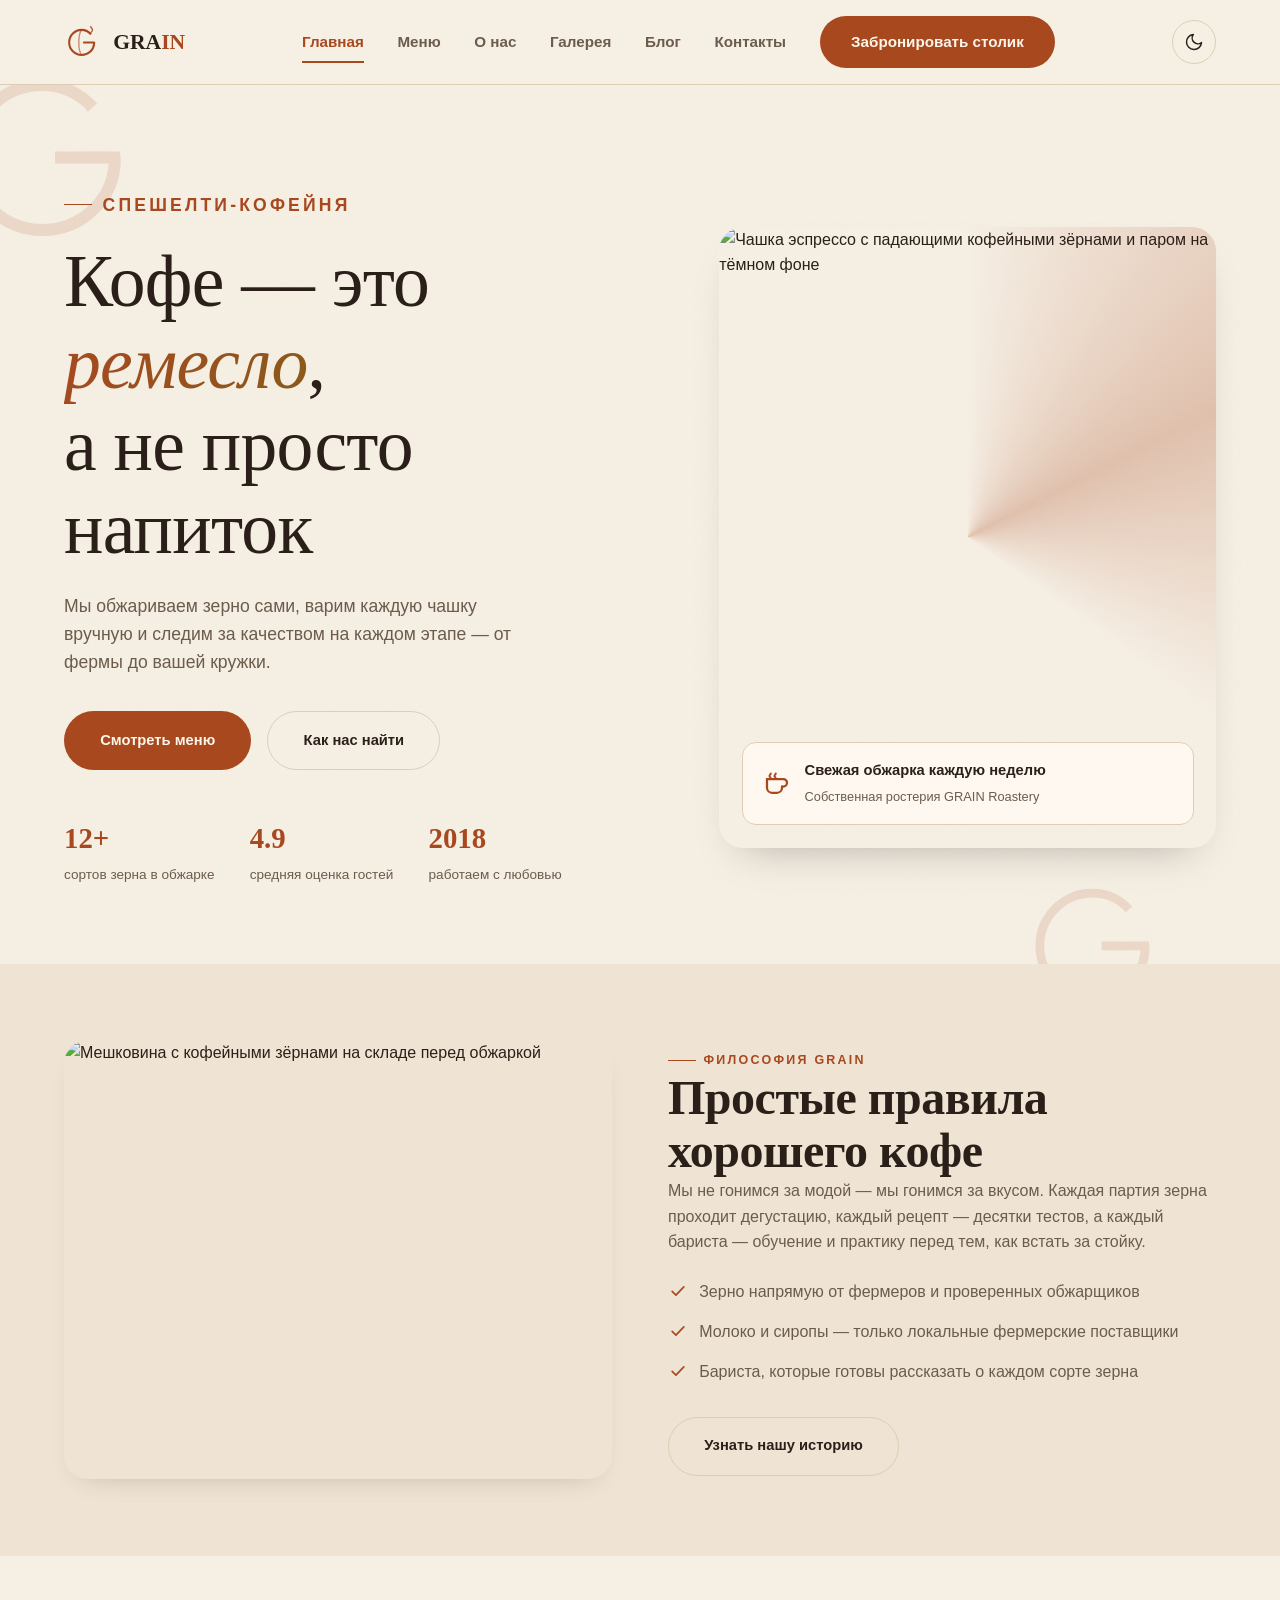
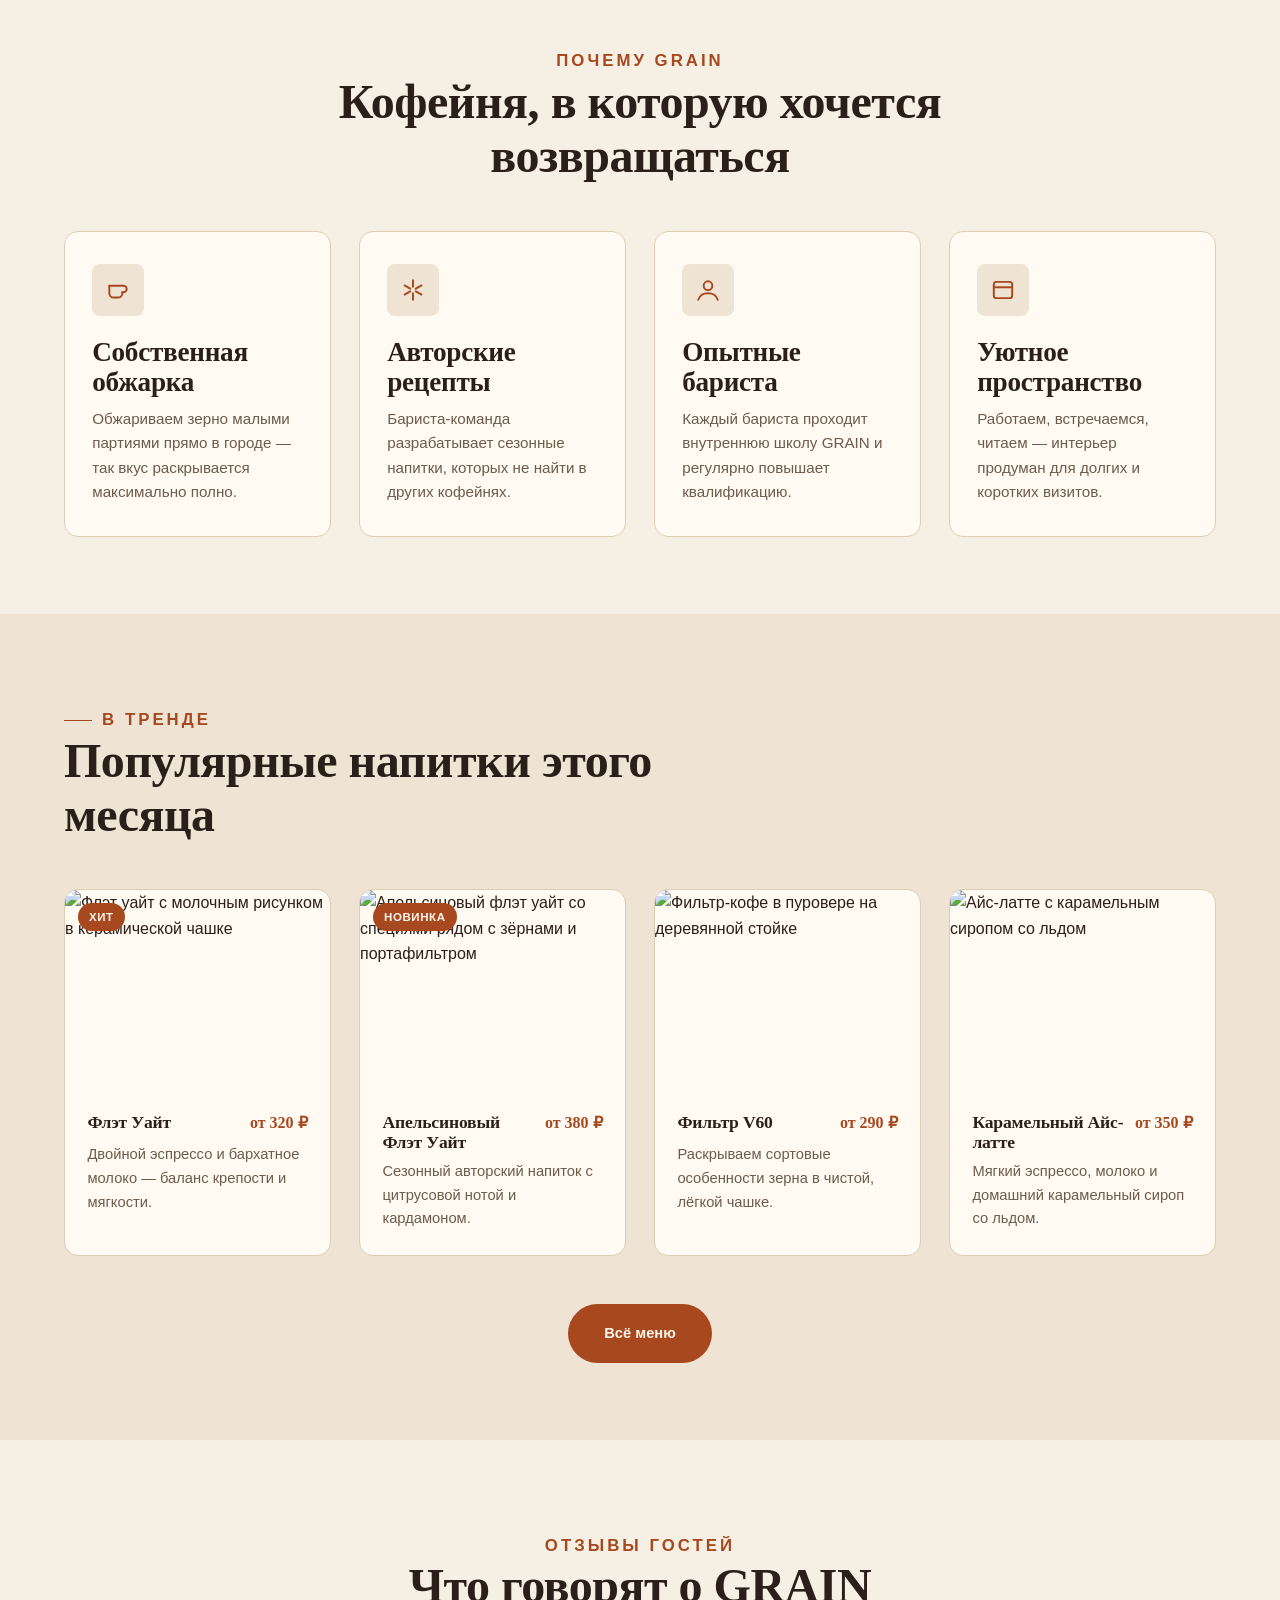
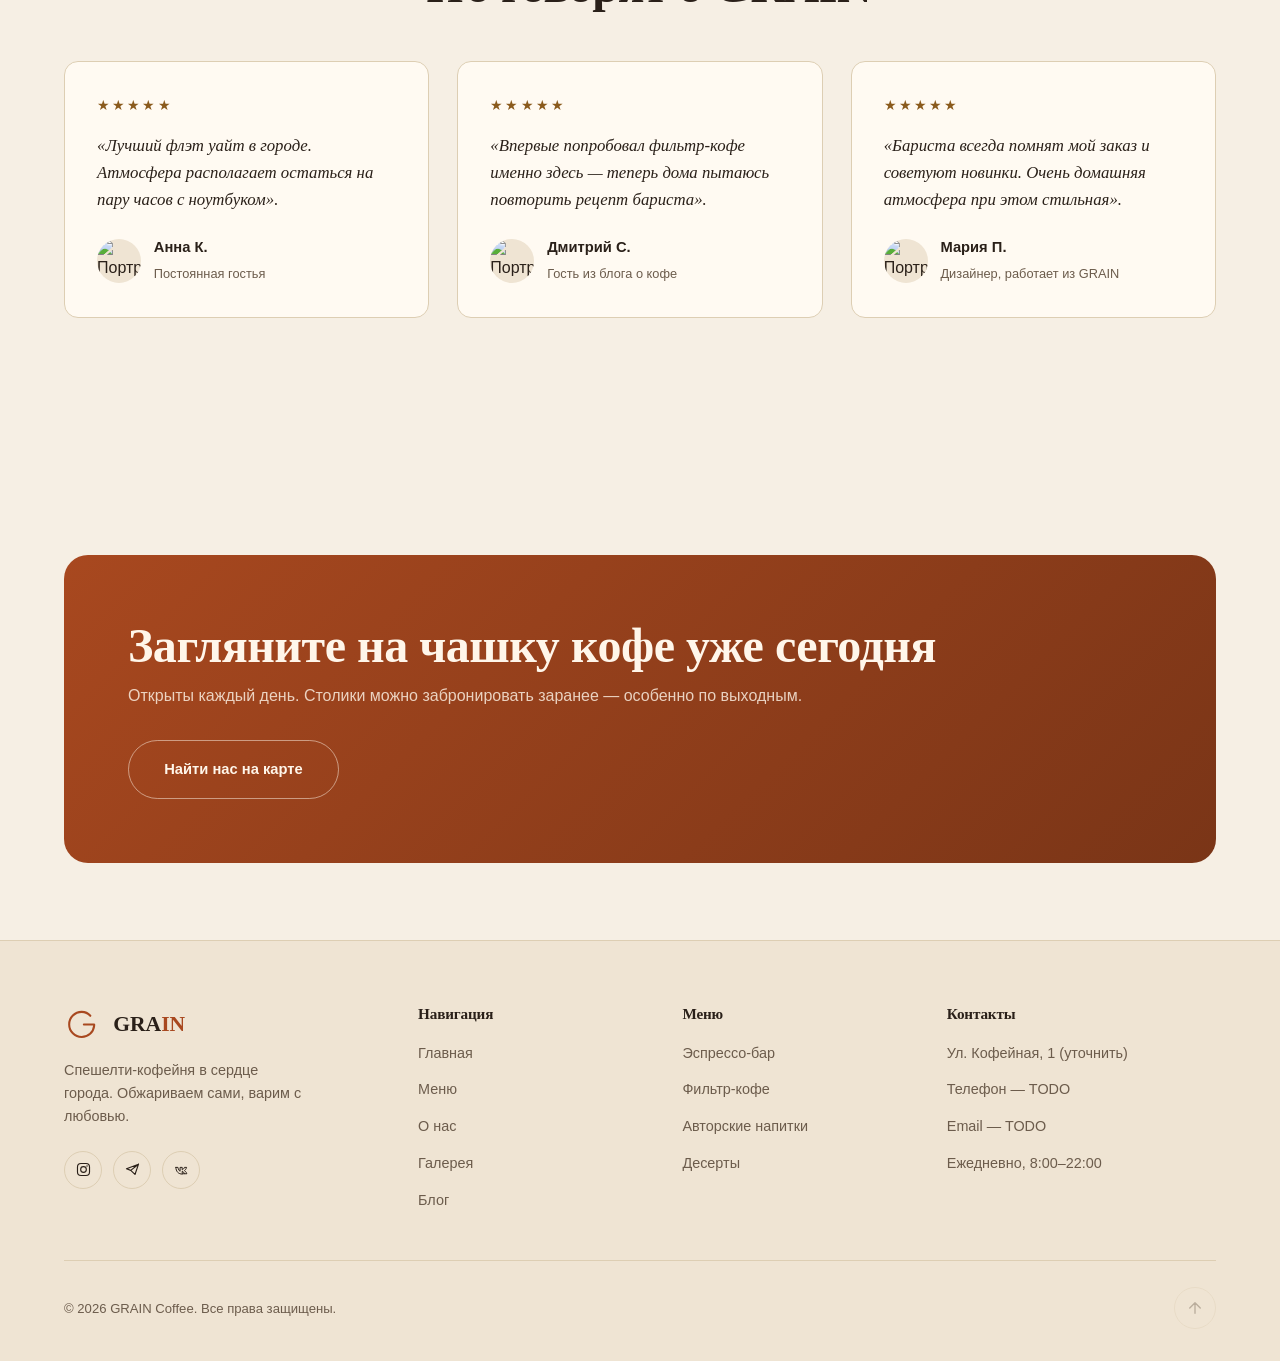
==== commit d4164588: "perf: throttle mousemove/scroll handlers to stop UI jank Card tilt read getBoundingClientRect() on e" ====
--- a/index.html
+++ b/index.html
@@ -412,6 +412,6 @@
 
   <script src="https://cdnjs.cloudflare.com/ajax/libs/aos/2.3.4/aos.js" integrity="sha512-A7AYk1fGKX6S2SsHywmPkrnzTZHrgiVT7GcQkLGDe2ev0aWb8zejytzS8wjo7PGEXKqJOrjQ4oORtnimIRZBtw==" crossorigin="anonymous" referrerpolicy="no-referrer"></script>
   <script src="https://cdnjs.cloudflare.com/ajax/libs/Swiper/14.0.5/swiper-bundle.min.js" integrity="sha512-DMunOu/iiGaR/Jq+asCspQ+ip9ASQi+bUl2Ct0ByLOoIOGrl9hNG/+aBZGKZ38jjOP/YCckpogtuhq3L0GLb5g==" crossorigin="anonymous" referrerpolicy="no-referrer"></script>
-  <script src="js/script.js?v=2"></script>
+  <script src="js/script.js?v=4"></script>
 </body>
 </html>
